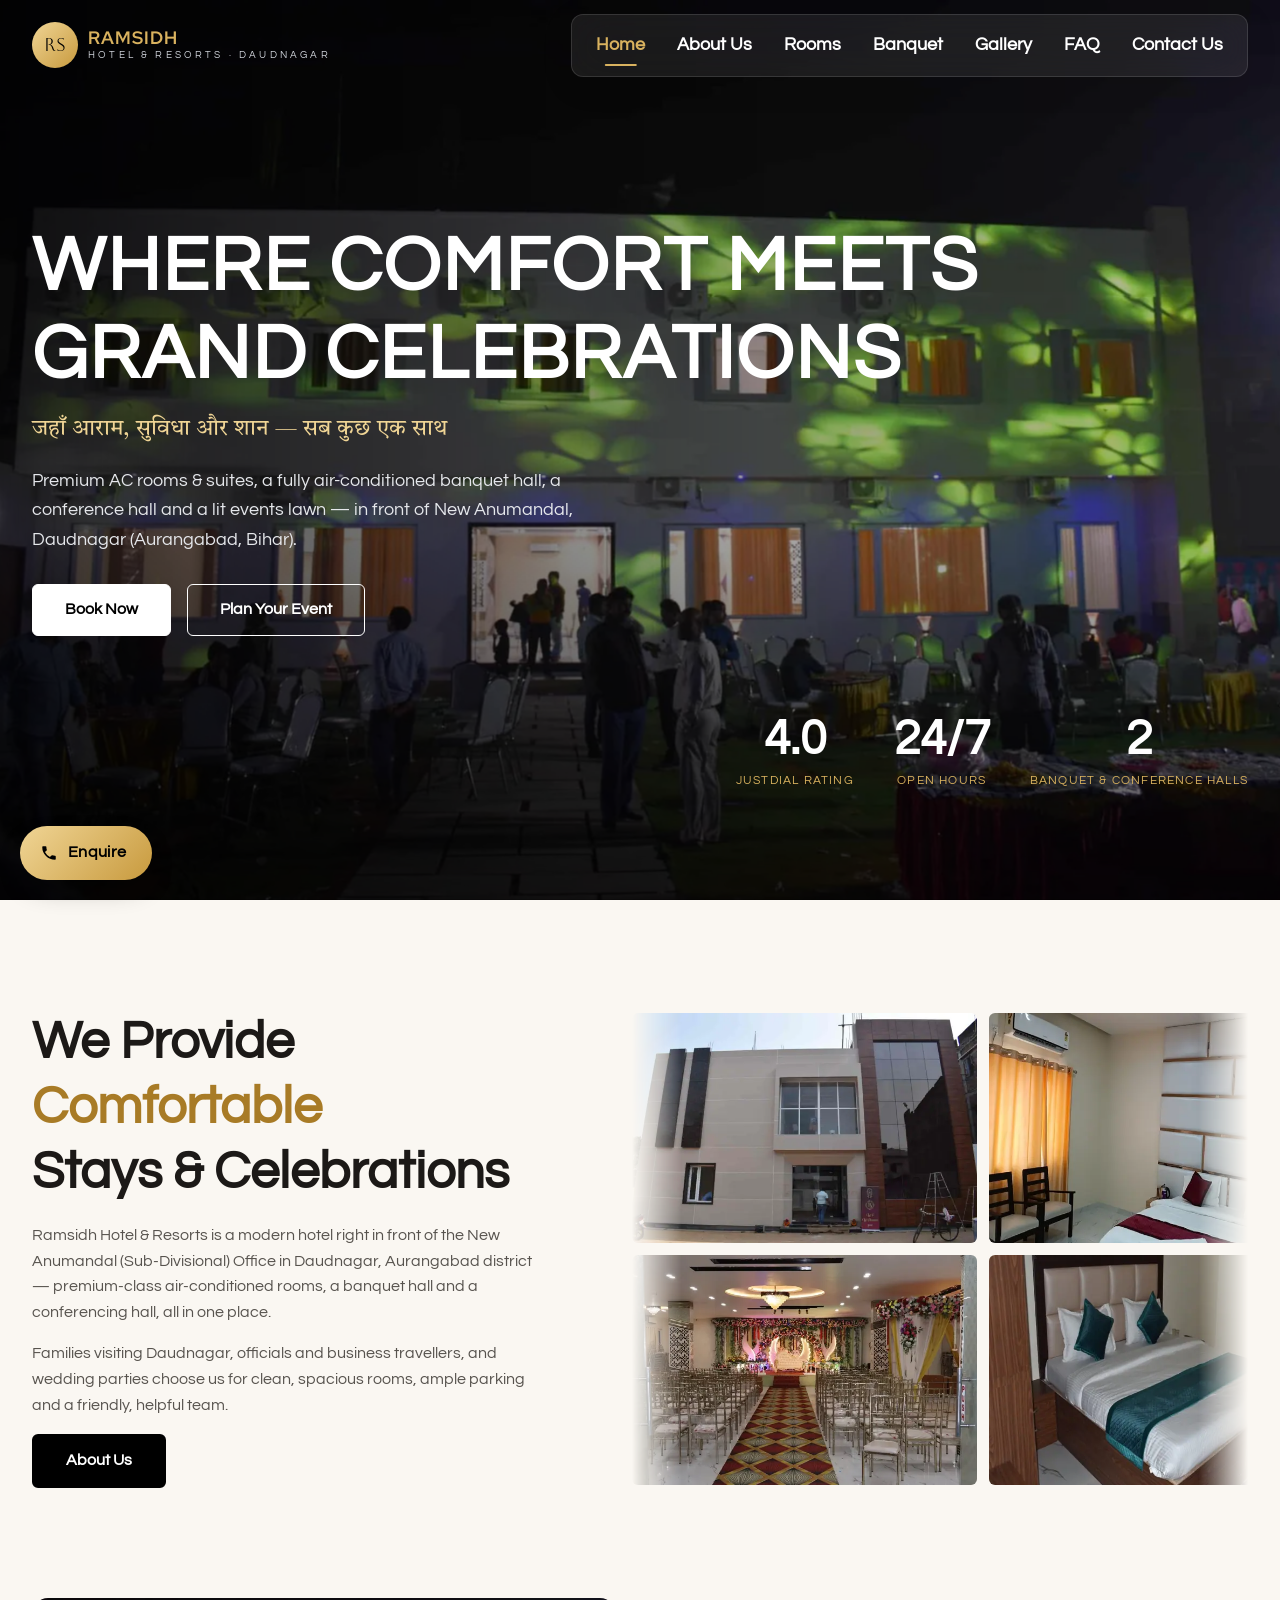
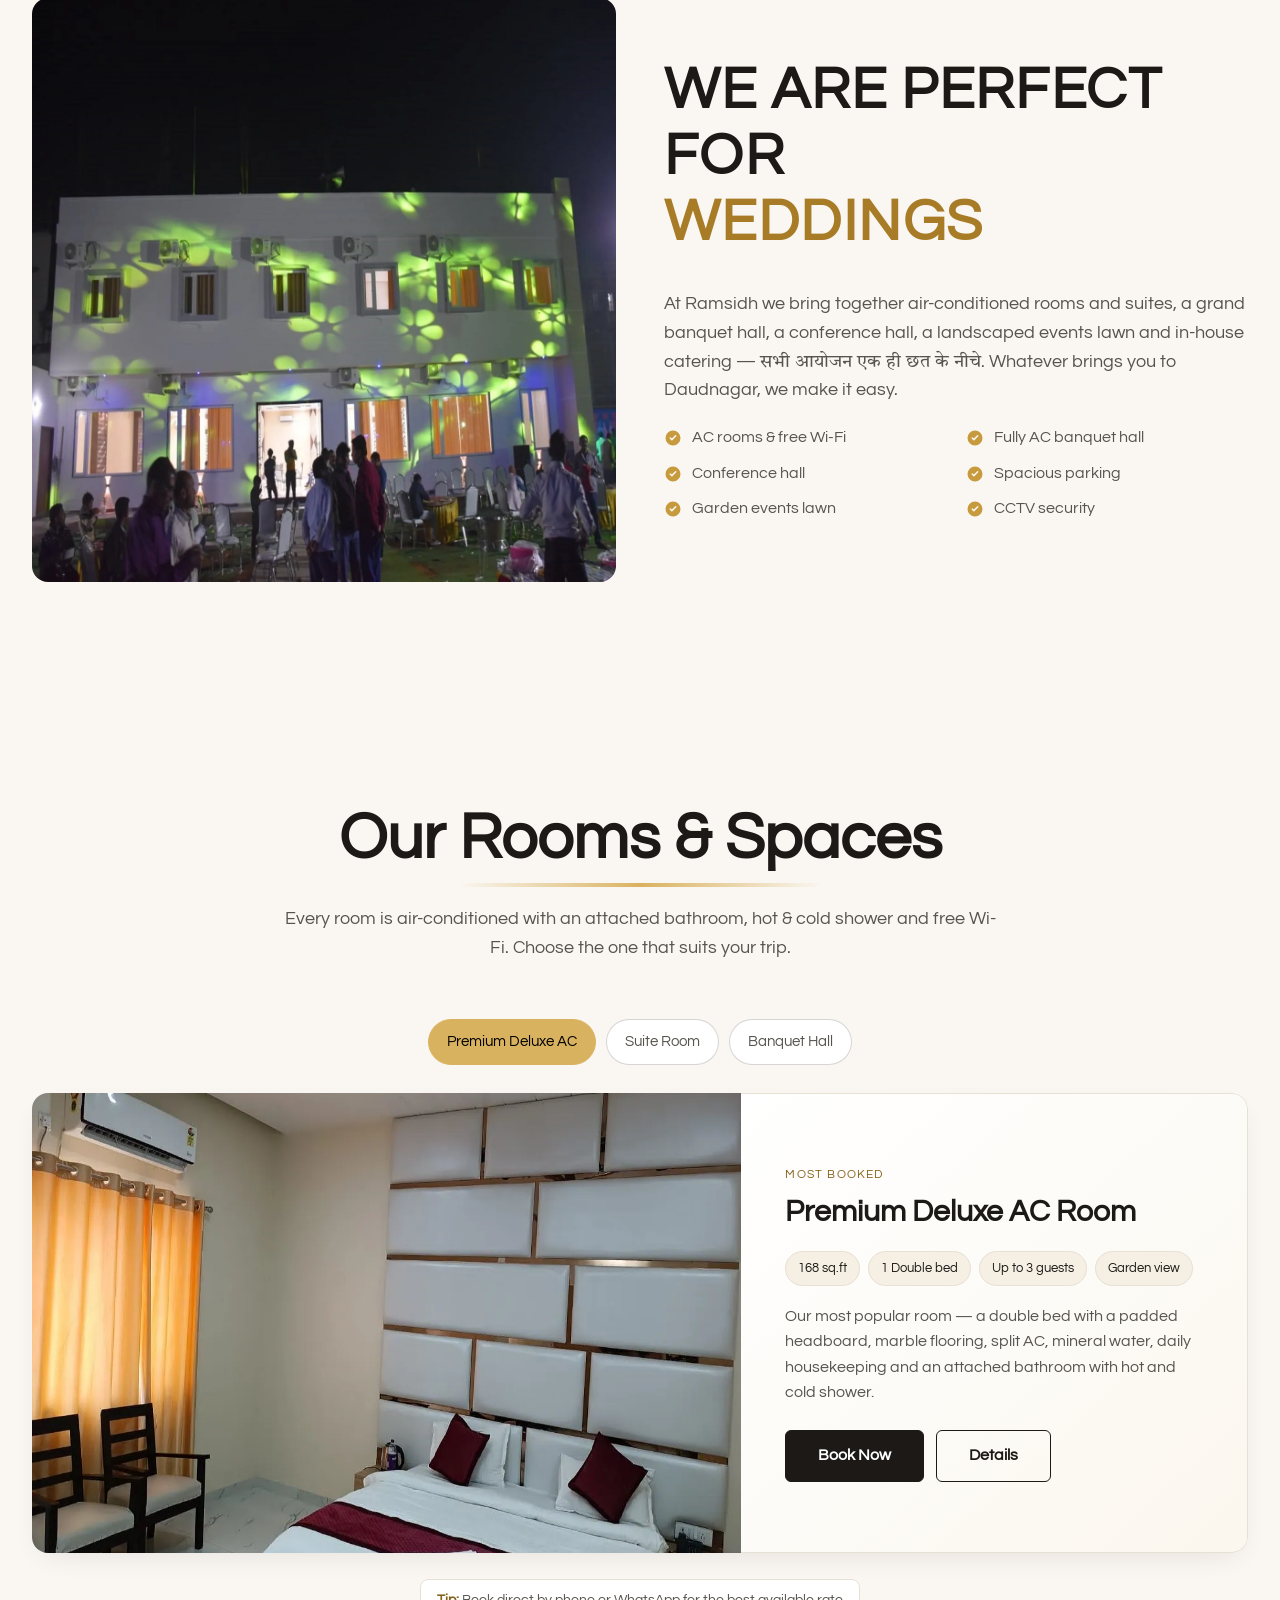
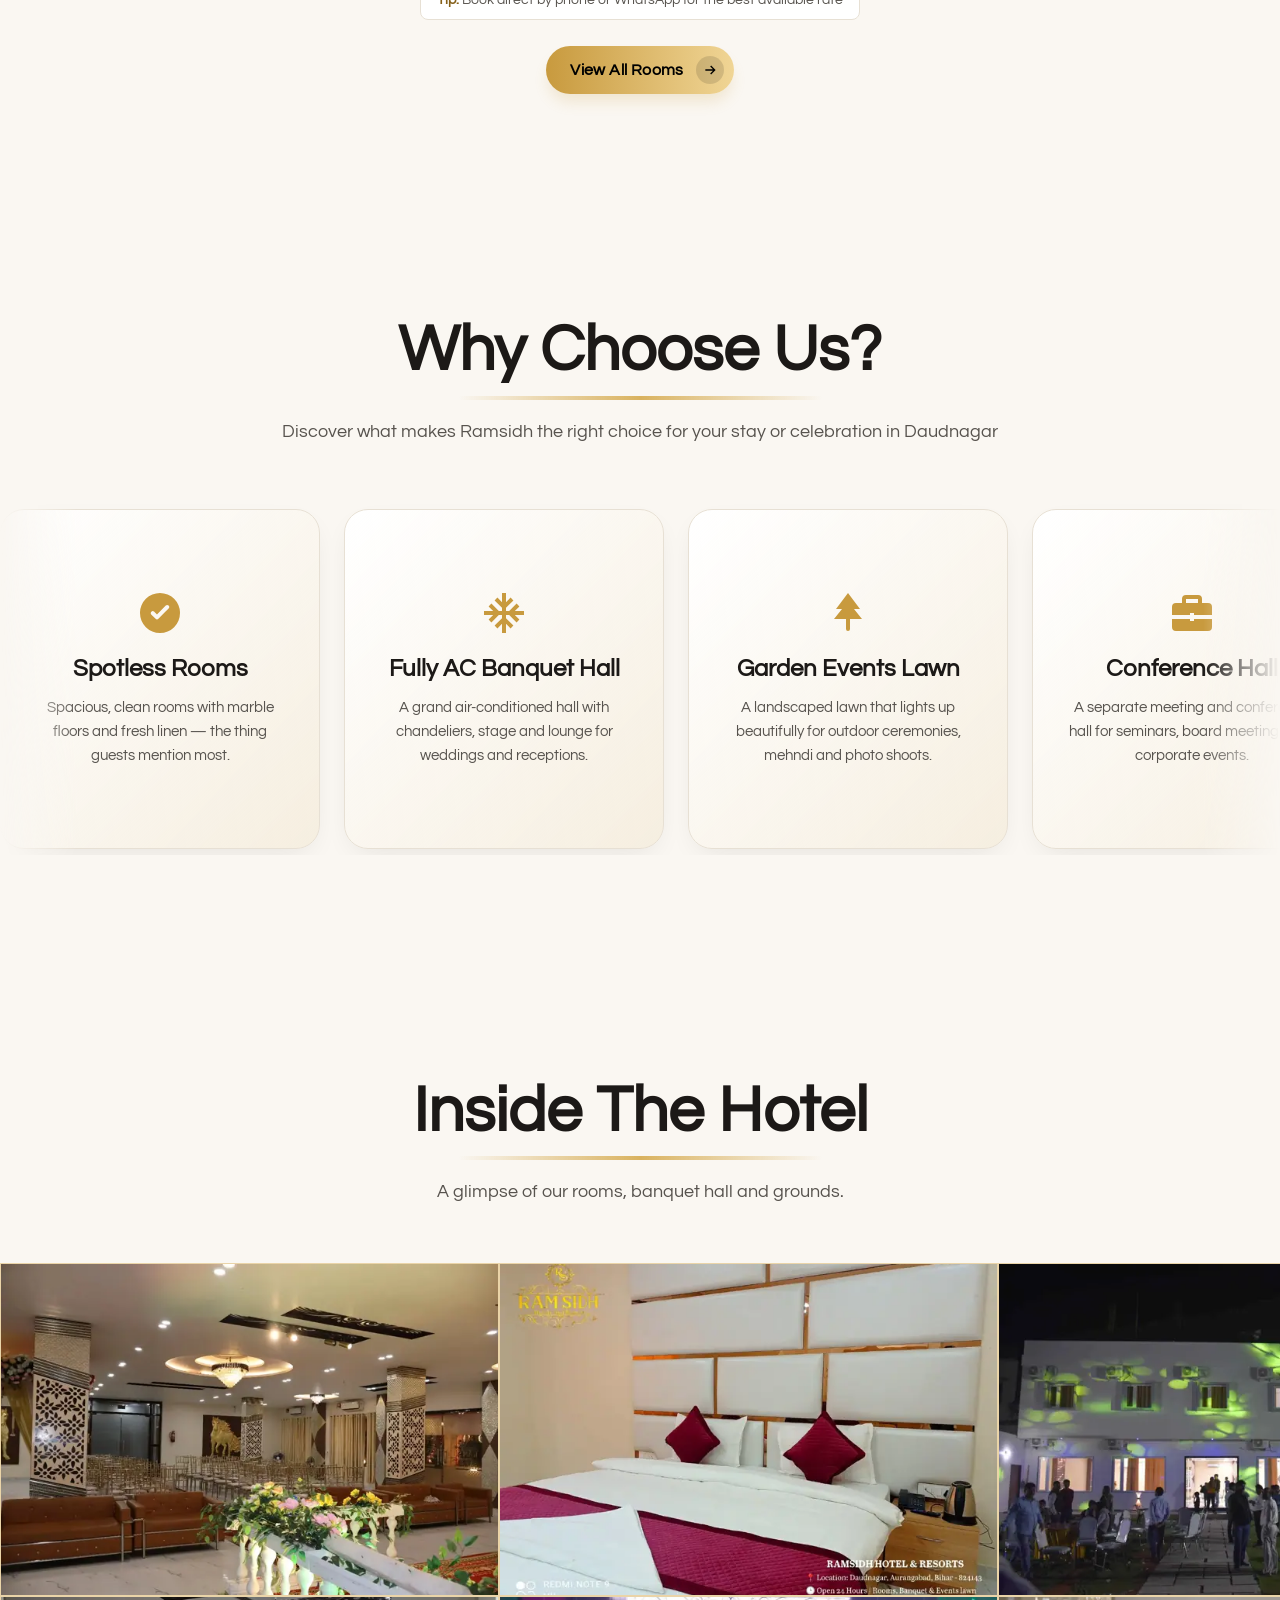
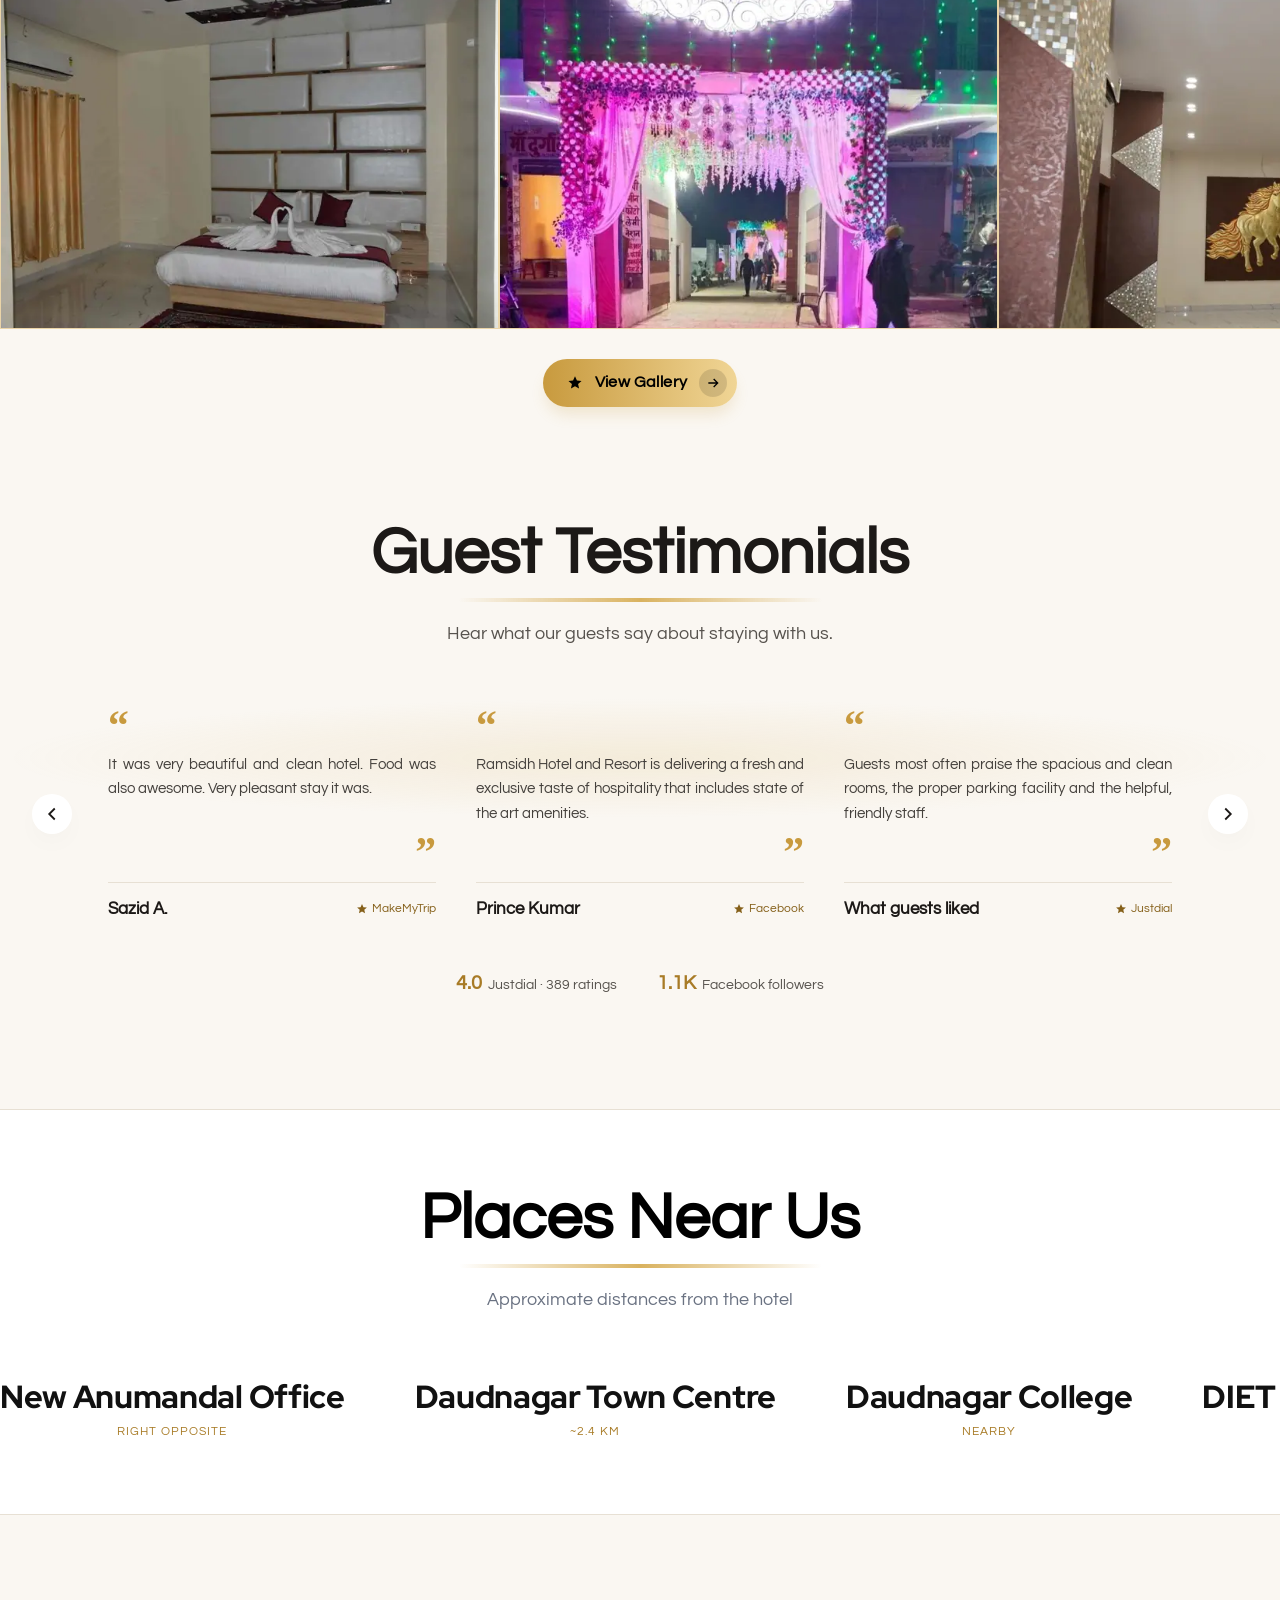
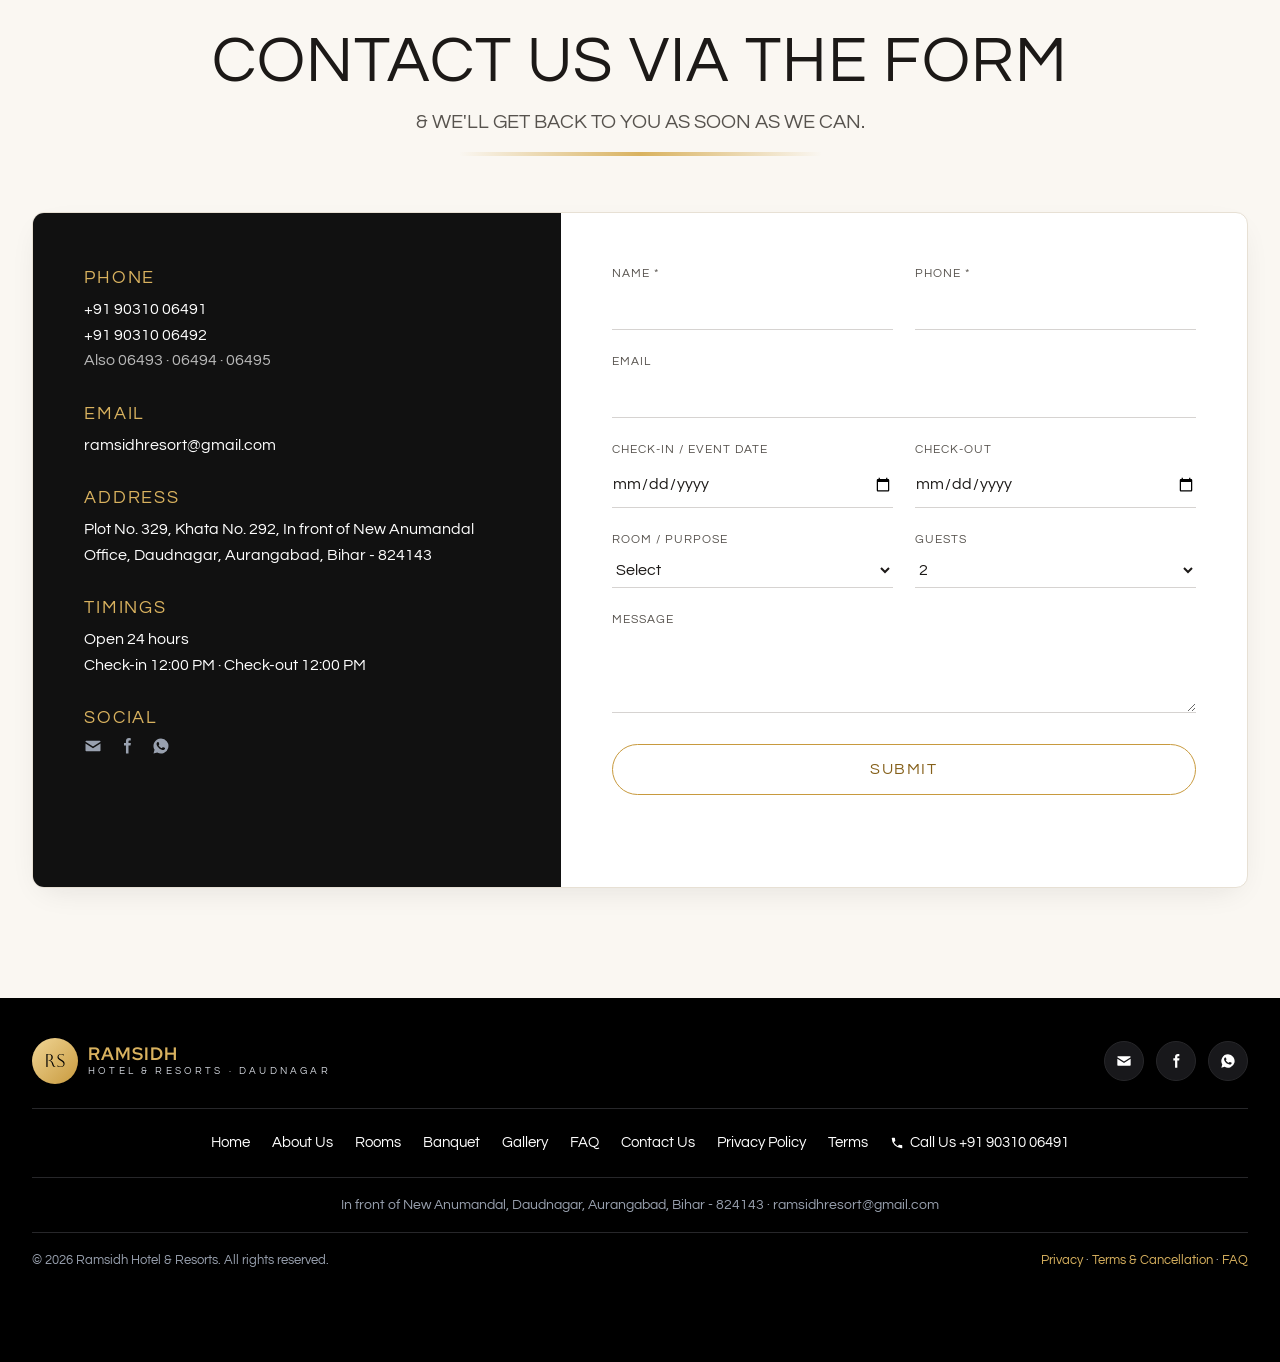
==== index.html @ 98ba6a6e "first commit Co-Authored-By: Claude Opus 5.5 <noreply@anthropic.com>" ====
<!doctype html>
<html lang="en">
<head>
<meta charset="utf-8">
<meta name="viewport" content="width=device-width, initial-scale=1">
<title>Ramsidh Hotel & Resorts | Hotel & Banquet in Daudnagar, Aurangabad (Bihar)</title>
<meta name="description" content="Ramsidh Hotel & Resorts, Daudnagar — premium AC rooms & suites, fully AC banquet hall, conference hall and events lawn. In front of New Anumandal, Daudnagar, Aurangabad, Bihar 824143. Call +91 90310 06491.">
<meta property="og:title" content="Ramsidh Hotel & Resorts | Hotel & Banquet in Daudnagar, Aurangabad (Bihar)">
<meta property="og:description" content="Ramsidh Hotel & Resorts, Daudnagar — premium AC rooms & suites, fully AC banquet hall, conference hall and events lawn. In front of New Anumandal, Daudnagar, Aurangabad, Bihar 824143. Call +91 90310 06491.">
<meta property="og:image" content="images/site/exterior/exterior-07.webp">
<meta name="theme-color" content="#000000">
<link rel="icon" href="data:image/svg+xml,%3Csvg xmlns='http://www.w3.org/2000/svg' viewBox='0 0 100 100'%3E%3Ccircle cx='50' cy='50' r='50' fill='%23d9b25f'/%3E%3Ctext x='50' y='64' font-size='40' text-anchor='middle' fill='%23000' font-family='serif'%3ERS%3C/text%3E%3C/svg%3E">
<link rel="preconnect" href="https://fonts.googleapis.com">
<link rel="preconnect" href="https://fonts.gstatic.com" crossorigin>
<link rel="stylesheet" href="css/style.css?v=6">
<script type="application/ld+json">
{"@context":"https://schema.org","@type":"Hotel","name":"Ramsidh Hotel & Resorts","description":"Premium AC rooms & suites, a fully air-conditioned banquet hall, conference hall and events lawn in Daudnagar, Bihar.","telephone":"+91-9031006491","email":"ramsidhresort@gmail.com","image":"images/site/exterior/exterior-01.webp","address":{"@type":"PostalAddress","streetAddress":"Plot No. 329, Khata No. 292, In front of New Anumandal Office","addressLocality":"Daudnagar","addressRegion":"Bihar","postalCode":"824143","addressCountry":"IN"},"checkinTime":"12:00","checkoutTime":"12:00","petsAllowed":false,"sameAs":["https://www.facebook.com/profile.php?id=100075554602396"]}
</script>
</head>
<body class="is-loading" data-wa="919031006491" data-autopopup>

<div class="loader" aria-hidden="true"><div class="loader__logo"><span class="logo-mark">RS</span><div class="loader__spin"></div></div></div>

<nav class="navbar" aria-label="Main">
  <div class="navbar__inner">
    <a href="index.html" class="logo animate-logo-glow" aria-label="Ramsidh Hotel &amp; Resorts home"><span class="logo-mark">RS</span><span class="logo-text"><strong>RAMSIDH</strong><small>Hotel &amp; Resorts · Daudnagar</small></span></a>
    <div class="nav-pill glass-morphism"><a href="index.html" aria-current="page">Home</a><a href="about.html">About Us</a><a href="rooms.html">Rooms</a><a href="banquet.html">Banquet</a><a href="gallery.html">Gallery</a><a href="faq.html">FAQ</a><a href="contact.html">Contact Us</a></div>
    <button class="menu-btn glass-morphism" aria-label="Open menu" aria-expanded="false"><svg viewBox="0 0 24 24" fill="none" stroke-width="2"><path d="M4 7h16M4 12h16M4 17h16"/></svg></button>
  </div>
</nav>

<div class="mobile-menu" role="dialog" aria-label="Menu">
  <button class="mobile-menu__close" aria-label="Close menu"><svg viewBox="0 0 24 24" fill="none" stroke-width="2"><path d="M6 6l12 12M18 6 6 18"/></svg></button>
  <a class="mobile-nav-item" href="index.html" aria-current="page">Home</a><a class="mobile-nav-item" href="about.html">About Us</a><a class="mobile-nav-item" href="rooms.html">Rooms</a><a class="mobile-nav-item" href="banquet.html">Banquet</a><a class="mobile-nav-item" href="gallery.html">Gallery</a><a class="mobile-nav-item" href="faq.html">FAQ</a><a class="mobile-nav-item" href="contact.html">Contact Us</a>
  <a href="#" class="btn-gradient" data-open-modal>Book Your Stay <span class="arrow"><svg viewBox="0 0 24 24" fill="none" stroke="currentColor" stroke-width="2"><path d="M5 12h14M13 6l6 6-6 6"/></svg></span></a>
</div>

<main>

<section class="hero">
  <div class="hero__bg">
    <img class="is-active" src="images/site/exterior/exterior-07.webp" alt="">
    <img src="images/site/banquet/banquet-01.webp" alt="">
    <img src="images/site/weddings/weddings-10.webp" alt="">
    <img src="images/site/rooms/rooms-01.webp" alt="">
  </div>
  <div class="hero__content">
    <div class="animate__animated animate__slideInDown">
      <h1>Where Comfort Meets <br>Grand Celebrations</h1>
      <p class="hero__hindi">जहाँ आराम, सुविधा और शान — सब कुछ एक साथ</p>
      <p class="hero__sub">Premium AC rooms &amp; suites, a fully air-conditioned banquet hall, a conference hall and a lit events lawn — in front of New Anumandal, Daudnagar (Aurangabad, Bihar).</p>
    </div>
    <div class="hero__actions animate__animated animate__fadeIn" style="animation-delay:.5s">
      <a href="#" class="btn-white" data-open-modal>Book Now</a>
      <a href="banquet.html" class="btn-outline">Plan Your Event</a>
    </div>
  </div>
  <div class="hero__stats animate__animated animate__slideInRight">
    <div class="stat-big"><b>4.0</b><span>Justdial rating</span></div>
    <div class="stat-big"><b>24/7</b><span>Open hours</span></div>
    <div class="stat-big"><b>2</b><span>Banquet &amp; conference halls</span></div>
  </div>
</section>

<section class="section">
  <div class="wrap intro">
    <div class="reveal" style="--y:18px">
      <h2>We Provide <span class="text-amber">Comfortable</span><br>Stays &amp; Celebrations</h2>
      <p>Ramsidh Hotel &amp; Resorts is a modern hotel right in front of the New Anumandal (Sub-Divisional) Office in Daudnagar, Aurangabad district — premium-class air-conditioned rooms, a banquet hall and a conferencing hall, all in one place.</p>
      <p>Families visiting Daudnagar, officials and business travellers, and wedding parties choose us for clean, spacious rooms, ample parking and a friendly, helpful team.</p>
      <a href="about.html" class="btn-black">About Us</a>
    </div>
    <div class="img-marquee reveal" style="--d:.15s">
      <div class="img-marquee__row"><img src="images/site/exterior/thumb/exterior-01.webp" alt="" loading="lazy"><img src="images/site/rooms/thumb/rooms-04.webp" alt="" loading="lazy"><img src="images/site/banquet/thumb/banquet-01.webp" alt="" loading="lazy"><img src="images/site/rooms/thumb/rooms-01.webp" alt="" loading="lazy"><img src="images/site/exterior/thumb/exterior-08.webp" alt="" loading="lazy"><img src="images/site/rooms/thumb/rooms-10.webp" alt="" loading="lazy"><img src="images/site/exterior/thumb/exterior-01.webp" alt="" loading="lazy"><img src="images/site/rooms/thumb/rooms-04.webp" alt="" loading="lazy"><img src="images/site/banquet/thumb/banquet-01.webp" alt="" loading="lazy"><img src="images/site/rooms/thumb/rooms-01.webp" alt="" loading="lazy"><img src="images/site/exterior/thumb/exterior-08.webp" alt="" loading="lazy"><img src="images/site/rooms/thumb/rooms-10.webp" alt="" loading="lazy"></div>
      <div class="img-marquee__row img-marquee__row--rev"><img src="images/site/banquet/thumb/banquet-02.webp" alt="" loading="lazy"><img src="images/site/rooms/thumb/rooms-05.webp" alt="" loading="lazy"><img src="images/site/weddings/thumb/weddings-10.webp" alt="" loading="lazy"><img src="images/site/rooms/thumb/rooms-02.webp" alt="" loading="lazy"><img src="images/site/exterior/thumb/exterior-03.webp" alt="" loading="lazy"><img src="images/site/banquet/thumb/banquet-05.webp" alt="" loading="lazy"><img src="images/site/banquet/thumb/banquet-02.webp" alt="" loading="lazy"><img src="images/site/rooms/thumb/rooms-05.webp" alt="" loading="lazy"><img src="images/site/weddings/thumb/weddings-10.webp" alt="" loading="lazy"><img src="images/site/rooms/thumb/rooms-02.webp" alt="" loading="lazy"><img src="images/site/exterior/thumb/exterior-03.webp" alt="" loading="lazy"><img src="images/site/banquet/thumb/banquet-05.webp" alt="" loading="lazy"></div>
    </div>
  </div>
</section>

<section class="section" style="padding-top:0">
  <div class="wrap media-split">
    <div class="media-split__img reveal"><img src="images/site/exterior/exterior-09.webp" alt="Ramsidh Hotel &amp; Resorts lit up for an evening event" loading="lazy"></div>
    <div class="reveal" style="--d:.15s">
      <h2 class="rotator-title">We Are Perfect For
        <span class="rotator" aria-live="off"><span class="is-active">Weddings</span><span>Receptions</span><span>Family Stays</span><span>Business Trips</span><span>Birthday Parties</span><span>Conferences</span></span>
      </h2>
      <p>At Ramsidh we bring together air-conditioned rooms and suites, a grand banquet hall, a conference hall, a landscaped events lawn and in-house catering — <span class="hindi">सभी आयोजन एक ही छत के नीचे</span>. Whatever brings you to Daudnagar, we make it easy.</p>
      <ul class="check-list"><li><svg viewBox="0 0 24 24" aria-hidden="true"><path d="M12 2a10 10 0 1 1 0 20 10 10 0 0 1 0-20zm4.3 6.3a1 1 0 0 0-1.4 0L10.5 12.7 9 11.3a1 1 0 0 0-1.4 1.4l2.2 2.2a1 1 0 0 0 1.4 0l5.1-5.2a1 1 0 0 0 0-1.4z"/></svg>AC rooms &amp; free Wi-Fi</li><li><svg viewBox="0 0 24 24" aria-hidden="true"><path d="M12 2a10 10 0 1 1 0 20 10 10 0 0 1 0-20zm4.3 6.3a1 1 0 0 0-1.4 0L10.5 12.7 9 11.3a1 1 0 0 0-1.4 1.4l2.2 2.2a1 1 0 0 0 1.4 0l5.1-5.2a1 1 0 0 0 0-1.4z"/></svg>Fully AC banquet hall</li><li><svg viewBox="0 0 24 24" aria-hidden="true"><path d="M12 2a10 10 0 1 1 0 20 10 10 0 0 1 0-20zm4.3 6.3a1 1 0 0 0-1.4 0L10.5 12.7 9 11.3a1 1 0 0 0-1.4 1.4l2.2 2.2a1 1 0 0 0 1.4 0l5.1-5.2a1 1 0 0 0 0-1.4z"/></svg>Conference hall</li><li><svg viewBox="0 0 24 24" aria-hidden="true"><path d="M12 2a10 10 0 1 1 0 20 10 10 0 0 1 0-20zm4.3 6.3a1 1 0 0 0-1.4 0L10.5 12.7 9 11.3a1 1 0 0 0-1.4 1.4l2.2 2.2a1 1 0 0 0 1.4 0l5.1-5.2a1 1 0 0 0 0-1.4z"/></svg>Spacious parking</li><li><svg viewBox="0 0 24 24" aria-hidden="true"><path d="M12 2a10 10 0 1 1 0 20 10 10 0 0 1 0-20zm4.3 6.3a1 1 0 0 0-1.4 0L10.5 12.7 9 11.3a1 1 0 0 0-1.4 1.4l2.2 2.2a1 1 0 0 0 1.4 0l5.1-5.2a1 1 0 0 0 0-1.4z"/></svg>Garden events lawn</li><li><svg viewBox="0 0 24 24" aria-hidden="true"><path d="M12 2a10 10 0 1 1 0 20 10 10 0 0 1 0-20zm4.3 6.3a1 1 0 0 0-1.4 0L10.5 12.7 9 11.3a1 1 0 0 0-1.4 1.4l2.2 2.2a1 1 0 0 0 1.4 0l5.1-5.2a1 1 0 0 0 0-1.4z"/></svg>CCTV security</li></ul>
    </div>
  </div>
</section>

<section class="section">
  <div class="wrap">
    <div class="title  reveal"><h2>Our Rooms &amp; Spaces</h2><div class="uline"></div><p>Every room is air-conditioned with an attached bathroom, hot &amp; cold shower and free Wi-Fi. Choose the one that suits your trip.</p></div>
    <div class="pills reveal" data-tabs="#room-showcase" role="tablist"><button class="pill is-active" data-tab="deluxe" role="tab">Premium Deluxe AC</button><button class="pill" data-tab="suite" role="tab">Suite Room</button><button class="pill" data-tab="banquet" role="tab">Banquet Hall</button></div>
    <div class="showcase reveal" id="room-showcase">
      <div class="showcase__panel is-active" data-panel="deluxe">
        <div class="showcase__img"><img src="images/site/rooms/rooms-04.webp" alt="Premium Deluxe AC Room" loading="lazy"></div>
        <div class="showcase__body">
          <span class="showcase__tag">Most booked</span>
          <h3>Premium Deluxe AC Room</h3>
          <ul class="showcase__meta"><li>168 sq.ft</li><li>1 Double bed</li><li>Up to 3 guests</li><li>Garden view</li></ul>
          <p>Our most popular room — a double bed with a padded headboard, marble flooring, split AC, mineral water, daily housekeeping and an attached bathroom with hot and cold shower.</p>
          <div style="display:flex;gap:12px;flex-wrap:wrap;margin-top:8px"><a href="#" class="btn-white" data-open-modal>Book Now</a><a href="rooms.html#deluxe" class="btn-outline">Details</a></div>
        </div>
      </div>
      <div class="showcase__panel" data-panel="suite">
        <div class="showcase__img"><img src="images/site/rooms/rooms-01.webp" alt="Suite Room" loading="lazy"></div>
        <div class="showcase__body">
          <span class="showcase__tag">Most spacious</span>
          <h3>Suite Room</h3>
          <ul class="showcase__meta"><li>1 Double bed</li><li>Separate living area</li><li>Up to 3 guests</li><li>Smart TV</li></ul>
          <p>A bedroom plus a separate sitting area with sofas — ideal for families and longer stays. Smart TV, tea/coffee maker, work desk, safe, telephone and an attached bathroom.</p>
          <div style="display:flex;gap:12px;flex-wrap:wrap;margin-top:8px"><a href="#" class="btn-white" data-open-modal>Book Now</a><a href="rooms.html#suite" class="btn-outline">Details</a></div>
        </div>
      </div>
      <div class="showcase__panel" data-panel="banquet">
        <div class="showcase__img"><img src="images/site/banquet/banquet-01.webp" alt="Banquet Hall" loading="lazy"></div>
        <div class="showcase__body">
          <span class="showcase__tag">Weddings &amp; events</span>
          <h3>Fully AC Banquet Hall</h3>
          <ul class="showcase__meta"><li>Decorated stage</li><li>Lounge</li><li>Catering</li><li>Events lawn</li></ul>
          <p>Chandeliers, a decorated stage and lounge, in-house catering and an events lawn outside. Wedding packages include AC rooms for your family and guests.</p>
          <div style="display:flex;gap:12px;flex-wrap:wrap;margin-top:8px"><a href="#" class="btn-white" data-open-modal>Enquire</a><a href="banquet.html" class="btn-outline">Details</a></div>
        </div>
      </div>
    </div>
    <div class="center"><span class="tip reveal"><b>Tip:</b> Book direct by phone or WhatsApp for the best available rate</span></div>
    <div class="center reveal" style="margin-top:26px"><a href="rooms.html" class="btn-gradient">View All Rooms <span class="arrow"><svg viewBox="0 0 24 24" fill="none" stroke="currentColor" stroke-width="2"><path d="M5 12h14M13 6l6 6-6 6"/></svg></span></a></div>
  </div>
</section>

<section class="section">
  <div class="title  reveal"><h2>Why Choose Us?</h2><div class="uline"></div><p>Discover what makes Ramsidh the right choice for your stay or celebration in Daudnagar</p></div>
  <div class="card-marquee reveal">
    <div class="card-marquee__track">
      <div class="why-card"><svg viewBox="0 0 24 24" aria-hidden="true"><path d="M12 2a10 10 0 1 1 0 20 10 10 0 0 1 0-20zm4.3 6.3a1 1 0 0 0-1.4 0L10.5 12.7 9 11.3a1 1 0 0 0-1.4 1.4l2.2 2.2a1 1 0 0 0 1.4 0l5.1-5.2a1 1 0 0 0 0-1.4z"/></svg><h3>Spotless Rooms</h3><p>Spacious, clean rooms with marble floors and fresh linen — the thing guests mention most.</p></div><div class="why-card"><svg viewBox="0 0 24 24" aria-hidden="true"><path d="M11 2h2v4.6l2.3-2.3 1.4 1.4L13 9.4V11h1.6l3.7-3.7 1.4 1.4L17.4 11H22v2h-4.6l2.3 2.3-1.4 1.4-3.7-3.7H13v1.6l3.7 3.7-1.4 1.4L13 17.4V22h-2v-4.6l-2.3 2.3-1.4-1.4 3.7-3.7V13H9.4l-3.7 3.7-1.4-1.4L6.6 13H2v-2h4.6L4.3 8.7l1.4-1.4L9.4 11H11V9.4L7.3 5.7l1.4-1.4L11 6.6z"/></svg><h3>Fully AC Banquet Hall</h3><p>A grand air-conditioned hall with chandeliers, stage and lounge for weddings and receptions.</p></div><div class="why-card"><svg viewBox="0 0 24 24" aria-hidden="true"><path d="M12 2l6 8h-3l4 5h-6v5a1 1 0 0 1-2 0v-5H5l4-5H6z"/></svg><h3>Garden Events Lawn</h3><p>A landscaped lawn that lights up beautifully for outdoor ceremonies, mehndi and photo shoots.</p></div><div class="why-card"><svg viewBox="0 0 24 24" aria-hidden="true"><path d="M9 3h6a2 2 0 0 1 2 2v2h3a2 2 0 0 1 2 2v4h-9v-1h-2v1H2V9a2 2 0 0 1 2-2h3V5a2 2 0 0 1 2-2zm0 2v2h6V5zM2 15h9v1h2v-1h9v4a2 2 0 0 1-2 2H4a2 2 0 0 1-2-2z"/></svg><h3>Conference Hall</h3><p>A separate meeting and conference hall for seminars, board meetings and corporate events.</p></div><div class="why-card"><svg viewBox="0 0 24 24" aria-hidden="true"><path d="M5 11l1.5-4.5A2 2 0 0 1 8.4 5h7.2a2 2 0 0 1 1.9 1.5L19 11a2 2 0 0 1 2 2v5a1 1 0 0 1-1 1h-1v1a1 1 0 0 1-2 0v-1H7v1a1 1 0 0 1-2 0v-1H4a1 1 0 0 1-1-1v-5a2 2 0 0 1 2-2zm2.1 0h9.8l-1.2-3.6a.5.5 0 0 0-.5-.4H8.8a.5.5 0 0 0-.5.4zM7 16a1.5 1.5 0 1 0 0-3 1.5 1.5 0 0 0 0 3zm10 0a1.5 1.5 0 1 0 0-3 1.5 1.5 0 0 0 0 3z"/></svg><h3>Spacious Parking</h3><p>Large, safe parking for guests' cars and event traffic, right on the premises.</p></div><div class="why-card"><svg viewBox="0 0 24 24" aria-hidden="true"><path d="M7 2a1 1 0 0 1 1 1v6a2 2 0 0 0 1-1.7V3a1 1 0 0 1 2 0v4.3A4 4 0 0 1 8 11.2V21a1 1 0 0 1-2 0v-9.8A4 4 0 0 1 3 7.3V3a1 1 0 0 1 2 0v4.3A2 2 0 0 0 6 9V3a1 1 0 0 1 1-1zm10 0c2.2 0 4 2.5 4 7v3h-3v9a1 1 0 0 1-2 0V3a1 1 0 0 1 1-1z"/></svg><h3>In-house Catering</h3><p>Our kitchen team and catering staff look after buffets and event menus.</p></div><div class="why-card"><svg viewBox="0 0 24 24" aria-hidden="true"><path d="M12 2l8 3v6c0 5-3.4 9.4-8 11-4.6-1.6-8-6-8-11V5zm3.3 7.3a1 1 0 0 0-1.4 0L11 12.2l-1.3-1.3a1 1 0 0 0-1.4 1.4l2 2a1 1 0 0 0 1.4 0l3.6-3.6a1 1 0 0 0 0-1.4z"/></svg><h3>CCTV Security</h3><p>Round-the-clock CCTV surveillance across the property for peace of mind.</p></div><div class="why-card"><svg viewBox="0 0 24 24" aria-hidden="true"><path d="M12 18.5a2 2 0 1 1 0 4 2 2 0 0 1 0-4zM1.4 8.6a15 15 0 0 1 21.2 0 1.2 1.2 0 0 1-1.7 1.7 12.6 12.6 0 0 0-17.8 0 1.2 1.2 0 0 1-1.7-1.7zm3.6 3.5a10 10 0 0 1 14 0 1.2 1.2 0 1 1-1.7 1.7 7.6 7.6 0 0 0-10.6 0A1.2 1.2 0 1 1 5 12.1zm3.6 3.6a5 5 0 0 1 6.8 0 1.2 1.2 0 0 1-1.7 1.7 2.6 2.6 0 0 0-3.4 0 1.2 1.2 0 0 1-1.7-1.7z"/></svg><h3>Free Wi-Fi</h3><p>Complimentary Wi-Fi in rooms and public areas.</p></div><div class="why-card"><svg viewBox="0 0 24 24" aria-hidden="true"><path d="M12 2a10 10 0 1 1 0 20 10 10 0 0 1 0-20zm1 5a1 1 0 0 0-2 0v5.4l3.3 3.3a1 1 0 0 0 1.4-1.4L13 11.6z"/></svg><h3>Open 24 Hours</h3><p>Rooms, banquet and event bookings — our front desk is available day and night.</p></div><div class="why-card"><svg viewBox="0 0 24 24" aria-hidden="true"><path d="M12 2a7 7 0 0 1 7 7c0 5.3-7 13-7 13S5 14.3 5 9a7 7 0 0 1 7-7zm0 4.5a2.5 2.5 0 1 0 0 5 2.5 2.5 0 0 0 0-5z"/></svg><h3>Prime Location</h3><p>Right in front of the New Anumandal (Sub-Divisional) Office in Daudnagar.</p></div><div class="why-card"><svg viewBox="0 0 24 24" aria-hidden="true"><path d="M12 2a10 10 0 1 1 0 20 10 10 0 0 1 0-20zm4.3 6.3a1 1 0 0 0-1.4 0L10.5 12.7 9 11.3a1 1 0 0 0-1.4 1.4l2.2 2.2a1 1 0 0 0 1.4 0l5.1-5.2a1 1 0 0 0 0-1.4z"/></svg><h3>Spotless Rooms</h3><p>Spacious, clean rooms with marble floors and fresh linen — the thing guests mention most.</p></div><div class="why-card"><svg viewBox="0 0 24 24" aria-hidden="true"><path d="M11 2h2v4.6l2.3-2.3 1.4 1.4L13 9.4V11h1.6l3.7-3.7 1.4 1.4L17.4 11H22v2h-4.6l2.3 2.3-1.4 1.4-3.7-3.7H13v1.6l3.7 3.7-1.4 1.4L13 17.4V22h-2v-4.6l-2.3 2.3-1.4-1.4 3.7-3.7V13H9.4l-3.7 3.7-1.4-1.4L6.6 13H2v-2h4.6L4.3 8.7l1.4-1.4L9.4 11H11V9.4L7.3 5.7l1.4-1.4L11 6.6z"/></svg><h3>Fully AC Banquet Hall</h3><p>A grand air-conditioned hall with chandeliers, stage and lounge for weddings and receptions.</p></div><div class="why-card"><svg viewBox="0 0 24 24" aria-hidden="true"><path d="M12 2l6 8h-3l4 5h-6v5a1 1 0 0 1-2 0v-5H5l4-5H6z"/></svg><h3>Garden Events Lawn</h3><p>A landscaped lawn that lights up beautifully for outdoor ceremonies, mehndi and photo shoots.</p></div><div class="why-card"><svg viewBox="0 0 24 24" aria-hidden="true"><path d="M9 3h6a2 2 0 0 1 2 2v2h3a2 2 0 0 1 2 2v4h-9v-1h-2v1H2V9a2 2 0 0 1 2-2h3V5a2 2 0 0 1 2-2zm0 2v2h6V5zM2 15h9v1h2v-1h9v4a2 2 0 0 1-2 2H4a2 2 0 0 1-2-2z"/></svg><h3>Conference Hall</h3><p>A separate meeting and conference hall for seminars, board meetings and corporate events.</p></div><div class="why-card"><svg viewBox="0 0 24 24" aria-hidden="true"><path d="M5 11l1.5-4.5A2 2 0 0 1 8.4 5h7.2a2 2 0 0 1 1.9 1.5L19 11a2 2 0 0 1 2 2v5a1 1 0 0 1-1 1h-1v1a1 1 0 0 1-2 0v-1H7v1a1 1 0 0 1-2 0v-1H4a1 1 0 0 1-1-1v-5a2 2 0 0 1 2-2zm2.1 0h9.8l-1.2-3.6a.5.5 0 0 0-.5-.4H8.8a.5.5 0 0 0-.5.4zM7 16a1.5 1.5 0 1 0 0-3 1.5 1.5 0 0 0 0 3zm10 0a1.5 1.5 0 1 0 0-3 1.5 1.5 0 0 0 0 3z"/></svg><h3>Spacious Parking</h3><p>Large, safe parking for guests' cars and event traffic, right on the premises.</p></div><div class="why-card"><svg viewBox="0 0 24 24" aria-hidden="true"><path d="M7 2a1 1 0 0 1 1 1v6a2 2 0 0 0 1-1.7V3a1 1 0 0 1 2 0v4.3A4 4 0 0 1 8 11.2V21a1 1 0 0 1-2 0v-9.8A4 4 0 0 1 3 7.3V3a1 1 0 0 1 2 0v4.3A2 2 0 0 0 6 9V3a1 1 0 0 1 1-1zm10 0c2.2 0 4 2.5 4 7v3h-3v9a1 1 0 0 1-2 0V3a1 1 0 0 1 1-1z"/></svg><h3>In-house Catering</h3><p>Our kitchen team and catering staff look after buffets and event menus.</p></div><div class="why-card"><svg viewBox="0 0 24 24" aria-hidden="true"><path d="M12 2l8 3v6c0 5-3.4 9.4-8 11-4.6-1.6-8-6-8-11V5zm3.3 7.3a1 1 0 0 0-1.4 0L11 12.2l-1.3-1.3a1 1 0 0 0-1.4 1.4l2 2a1 1 0 0 0 1.4 0l3.6-3.6a1 1 0 0 0 0-1.4z"/></svg><h3>CCTV Security</h3><p>Round-the-clock CCTV surveillance across the property for peace of mind.</p></div><div class="why-card"><svg viewBox="0 0 24 24" aria-hidden="true"><path d="M12 18.5a2 2 0 1 1 0 4 2 2 0 0 1 0-4zM1.4 8.6a15 15 0 0 1 21.2 0 1.2 1.2 0 0 1-1.7 1.7 12.6 12.6 0 0 0-17.8 0 1.2 1.2 0 0 1-1.7-1.7zm3.6 3.5a10 10 0 0 1 14 0 1.2 1.2 0 1 1-1.7 1.7 7.6 7.6 0 0 0-10.6 0A1.2 1.2 0 1 1 5 12.1zm3.6 3.6a5 5 0 0 1 6.8 0 1.2 1.2 0 0 1-1.7 1.7 2.6 2.6 0 0 0-3.4 0 1.2 1.2 0 0 1-1.7-1.7z"/></svg><h3>Free Wi-Fi</h3><p>Complimentary Wi-Fi in rooms and public areas.</p></div><div class="why-card"><svg viewBox="0 0 24 24" aria-hidden="true"><path d="M12 2a10 10 0 1 1 0 20 10 10 0 0 1 0-20zm1 5a1 1 0 0 0-2 0v5.4l3.3 3.3a1 1 0 0 0 1.4-1.4L13 11.6z"/></svg><h3>Open 24 Hours</h3><p>Rooms, banquet and event bookings — our front desk is available day and night.</p></div><div class="why-card"><svg viewBox="0 0 24 24" aria-hidden="true"><path d="M12 2a7 7 0 0 1 7 7c0 5.3-7 13-7 13S5 14.3 5 9a7 7 0 0 1 7-7zm0 4.5a2.5 2.5 0 1 0 0 5 2.5 2.5 0 0 0 0-5z"/></svg><h3>Prime Location</h3><p>Right in front of the New Anumandal (Sub-Divisional) Office in Daudnagar.</p></div>
    </div>
  </div>
</section>


<section class="section" style="padding-bottom:0">
  <div class="title  reveal"><h2>Inside The Hotel</h2><div class="uline"></div><p>A glimpse of our rooms, banquet hall and grounds.</p></div>
  <div class="img-marquee feature-rows reveal">
    <div class="img-marquee__row"><img src="images/site/banquet/thumb/banquet-03.webp" alt="" loading="lazy"><img src="images/site/rooms/thumb/rooms-18.webp" alt="" loading="lazy"><img src="images/site/exterior/thumb/exterior-07.webp" alt="" loading="lazy"><img src="images/site/rooms/thumb/rooms-10.webp" alt="" loading="lazy"><img src="images/site/weddings/thumb/weddings-02.webp" alt="" loading="lazy"><img src="images/site/banquet/thumb/banquet-06.webp" alt="" loading="lazy"><img src="images/site/banquet/thumb/banquet-03.webp" alt="" loading="lazy"><img src="images/site/rooms/thumb/rooms-18.webp" alt="" loading="lazy"><img src="images/site/exterior/thumb/exterior-07.webp" alt="" loading="lazy"><img src="images/site/rooms/thumb/rooms-10.webp" alt="" loading="lazy"><img src="images/site/weddings/thumb/weddings-02.webp" alt="" loading="lazy"><img src="images/site/banquet/thumb/banquet-06.webp" alt="" loading="lazy"></div>
    <div class="img-marquee__row img-marquee__row--rev"><img src="images/site/rooms/thumb/rooms-03.webp" alt="" loading="lazy"><img src="images/site/weddings/thumb/weddings-11.webp" alt="" loading="lazy"><img src="images/site/banquet/thumb/banquet-09.webp" alt="" loading="lazy"><img src="images/site/rooms/thumb/rooms-25.webp" alt="" loading="lazy"><img src="images/site/exterior/thumb/exterior-02.webp" alt="" loading="lazy"><img src="images/site/banquet/thumb/banquet-13.webp" alt="" loading="lazy"><img src="images/site/rooms/thumb/rooms-03.webp" alt="" loading="lazy"><img src="images/site/weddings/thumb/weddings-11.webp" alt="" loading="lazy"><img src="images/site/banquet/thumb/banquet-09.webp" alt="" loading="lazy"><img src="images/site/rooms/thumb/rooms-25.webp" alt="" loading="lazy"><img src="images/site/exterior/thumb/exterior-02.webp" alt="" loading="lazy"><img src="images/site/banquet/thumb/banquet-13.webp" alt="" loading="lazy"></div>
  </div>
  <div class="center reveal" style="margin-top:30px"><a href="gallery.html" class="btn-gradient"><svg style="width:16px;height:16px" viewBox="0 0 24 24" aria-hidden="true"><path d="M12 2l2.9 6.3 6.9.7-5.2 4.6 1.5 6.8L12 17l-6.1 3.4 1.5-6.8L2.2 9l6.9-.7z"/></svg> View Gallery <span class="arrow"><svg viewBox="0 0 24 24" fill="none" stroke="currentColor" stroke-width="2"><path d="M5 12h14M13 6l6 6-6 6"/></svg></span></a></div>
</section>

<section class="section glow-band">
  <div class="wrap">
    <div class="title  reveal"><h2>Guest Testimonials</h2><div class="uline"></div><p>Hear what our guests say about staying with us.</p></div>
    <div class="testi reveal">
      <div class="testi__viewport"><div class="testi__track">
        <div class="testi-card"><div class="testi-card__inner"><span class="q">&ldquo;</span><p>It was very beautiful and clean hotel. Food was also awesome. Very pleasant stay it was.</p><span class="q q--end">&rdquo;</span><footer><h4>Sazid A.</h4><span class="loc"><svg viewBox="0 0 24 24" aria-hidden="true"><path d="M12 2l2.9 6.3 6.9.7-5.2 4.6 1.5 6.8L12 17l-6.1 3.4 1.5-6.8L2.2 9l6.9-.7z"/></svg>MakeMyTrip</span></footer></div></div><div class="testi-card"><div class="testi-card__inner"><span class="q">&ldquo;</span><p>Ramsidh Hotel and Resort is delivering a fresh and exclusive taste of hospitality that includes state of the art amenities.</p><span class="q q--end">&rdquo;</span><footer><h4>Prince Kumar</h4><span class="loc"><svg viewBox="0 0 24 24" aria-hidden="true"><path d="M12 2l2.9 6.3 6.9.7-5.2 4.6 1.5 6.8L12 17l-6.1 3.4 1.5-6.8L2.2 9l6.9-.7z"/></svg>Facebook</span></footer></div></div><div class="testi-card"><div class="testi-card__inner"><span class="q">&ldquo;</span><p>Guests most often praise the spacious and clean rooms, the proper parking facility and the helpful, friendly staff.</p><span class="q q--end">&rdquo;</span><footer><h4>What guests liked</h4><span class="loc"><svg viewBox="0 0 24 24" aria-hidden="true"><path d="M12 2l2.9 6.3 6.9.7-5.2 4.6 1.5 6.8L12 17l-6.1 3.4 1.5-6.8L2.2 9l6.9-.7z"/></svg>Justdial</span></footer></div></div>
      </div></div>
      <button class="testi__btn testi__prev" aria-label="Previous"><svg viewBox="0 0 24 24" fill="none" stroke="currentColor" stroke-width="2"><path d="M15 6l-6 6 6 6"/></svg></button>
      <button class="testi__btn testi__next" aria-label="Next"><svg viewBox="0 0 24 24" fill="none" stroke="currentColor" stroke-width="2"><path d="M9 6l6 6-6 6"/></svg></button>
    </div>
    <div class="scores reveal"><span><b>4.0</b>Justdial · 389 ratings</span><span><b>1.1K</b>Facebook followers</span></div>
  </div>
</section>

<section class="section--tight band-light">
  <div class="title  reveal"><h2>Places Near Us</h2><div class="uline"></div><p>Approximate distances from the hotel</p></div>
  <div class="text-marquee"><div class="text-marquee__track">
    <div class="text-marquee__item"><b>New Anumandal Office</b><span>Right opposite</span></div><div class="text-marquee__item"><b>Daudnagar Town Centre</b><span>~2.4 km</span></div><div class="text-marquee__item"><b>Daudnagar College</b><span>Nearby</span></div><div class="text-marquee__item"><b>DIET Tarar, Daudnagar</b><span>Nearby</span></div><div class="text-marquee__item"><b>Anugrah Narayan Road Stn</b><span>23.9 km</span></div><div class="text-marquee__item"><b>Son Nagar Junction</b><span>29.5 km</span></div><div class="text-marquee__item"><b>New Anumandal Office</b><span>Right opposite</span></div><div class="text-marquee__item"><b>Daudnagar Town Centre</b><span>~2.4 km</span></div><div class="text-marquee__item"><b>Daudnagar College</b><span>Nearby</span></div><div class="text-marquee__item"><b>DIET Tarar, Daudnagar</b><span>Nearby</span></div><div class="text-marquee__item"><b>Anugrah Narayan Road Stn</b><span>23.9 km</span></div><div class="text-marquee__item"><b>Son Nagar Junction</b><span>29.5 km</span></div><div class="text-marquee__item"><b>New Anumandal Office</b><span>Right opposite</span></div><div class="text-marquee__item"><b>Daudnagar Town Centre</b><span>~2.4 km</span></div><div class="text-marquee__item"><b>Daudnagar College</b><span>Nearby</span></div><div class="text-marquee__item"><b>DIET Tarar, Daudnagar</b><span>Nearby</span></div><div class="text-marquee__item"><b>Anugrah Narayan Road Stn</b><span>23.9 km</span></div><div class="text-marquee__item"><b>Son Nagar Junction</b><span>29.5 km</span></div>
  </div></div>
</section>


<section class="section" id="enquiry">
  <div class="wrap">
    <div class="title contact-title reveal">
      <h2>Contact Us Via The Form</h2>
      <p class="sub">&amp; We'll Get Back To You As Soon As We Can.</p>
      <div class="uline"></div>
    </div>
    <div class="contact-box reveal" style="--d:.1s">
      <div class="contact-box__info">
        <div><p class="lbl">Phone</p><a class="val" href="tel:+919031006491">+91 90310 06491</a><a class="val" href="tel:+919031006492">+91 90310 06492</a><p class="val" style="opacity:.7">Also 06493 · 06494 · 06495</p></div>
        <div><p class="lbl">Email</p><a class="val" href="mailto:ramsidhresort@gmail.com">ramsidhresort@gmail.com</a></div>
        <div><p class="lbl">Address</p><p class="val">Plot No. 329, Khata No. 292, In front of New Anumandal Office, Daudnagar, Aurangabad, Bihar - 824143</p></div>
        <div><p class="lbl">Timings</p><p class="val">Open 24 hours<br>Check-in 12:00 PM · Check-out 12:00 PM</p></div>
        <div><p class="lbl">Social</p><div class="socials-sm"><a href="mailto:ramsidhresort@gmail.com" aria-label="Email"><svg viewBox="0 0 24 24" aria-hidden="true"><path d="M3 5h18a1 1 0 0 1 1 1v.4l-10 6.3L2 6.4V6a1 1 0 0 1 1-1zm-1 3.8l9.5 6a1 1 0 0 0 1 0l9.5-6V18a1 1 0 0 1-1 1H3a1 1 0 0 1-1-1z"/></svg></a><a href="https://www.facebook.com/profile.php?id=100075554602396" target="_blank" rel="noopener" aria-label="Facebook"><svg viewBox="0 0 24 24" aria-hidden="true"><path d="M14 8V6c0-.8.3-1.3 1.5-1.3H17V1.5A22 22 0 0 0 14.6 1.4C12.2 1.4 10.6 2.9 10.6 5.5V8H8v3.4h2.6V22H14V11.4h2.7L17.2 8z"/></svg></a><a href="https://wa.me/919031006491" target="_blank" rel="noopener" aria-label="WhatsApp"><svg viewBox="0 0 24 24" aria-hidden="true"><path d="M12 2a10 10 0 0 0-8.6 15.1L2 22l5-1.3A10 10 0 1 0 12 2zm5.3 14c-.2.6-1.3 1.2-1.8 1.2-.5.1-1 .2-3.4-.7-2.9-1.1-4.7-4.1-4.9-4.3-.1-.2-1.1-1.5-1.1-2.9s.7-2 1-2.3c.2-.3.5-.3.7-.3h.5c.2 0 .4 0 .6.5l.8 2c.1.2.1.3 0 .5l-.4.6-.3.4c-.1.1-.3.3-.1.6.2.3.8 1.3 1.6 2 1.1 1 2 1.3 2.3 1.4.3.2.5.1.6 0l.9-1.1c.2-.3.4-.2.6-.1l1.9.9c.3.1.5.2.5.3.1.2.1.7-.1 1.3z"/></svg></a></div></div>
      </div>
      <form data-enquiry novalidate>
        <div class="uf-row">
          <div class="uf"><label for="c-name">Name *</label><input id="c-name" name="name" required autocomplete="name"></div>
          <div class="uf"><label for="c-phone">Phone *</label><input id="c-phone" name="phone" type="tel" required autocomplete="tel"></div>
        </div>
        <div class="uf"><label for="c-email">Email</label><input id="c-email" name="email" type="email" autocomplete="email"></div>
        <div class="uf-row">
          <div class="uf"><label for="c-in">Check-in / Event date</label><input id="c-in" name="checkin" type="date"></div>
          <div class="uf"><label for="c-out">Check-out</label><input id="c-out" name="checkout" type="date"></div>
        </div>
        <div class="uf-row">
          <div class="uf"><label for="c-room">Room / Purpose</label><select id="c-room" name="room"><option value="">Select</option><option>Premium Deluxe AC Room</option><option>Suite Room</option><option>Banquet / Wedding</option><option>Conference / Meeting</option><option>Birthday / Party</option></select></div>
          <div class="uf"><label for="c-guests">Guests</label><select id="c-guests" name="guests"><option>1</option><option selected>2</option><option>3</option><option>4</option><option>5-10</option><option>10-50</option><option>50-200</option><option>200+</option></select></div>
        </div>
        <div class="uf"><label for="c-msg">Message</label><textarea id="c-msg" name="message"></textarea></div>
        <button type="submit" class="btn-outline-amber">Submit</button>
        <p class="form-status" aria-live="polite"></p>
      </form>
    </div>
  </div>
</section>


</main>

<footer class="footer">
  <div class="wrap">
    <div class="footer__top">
      <a href="index.html" class="logo animate-logo-glow" aria-label="Ramsidh Hotel &amp; Resorts home"><span class="logo-mark">RS</span><span class="logo-text"><strong>RAMSIDH</strong><small>Hotel &amp; Resorts · Daudnagar</small></span></a>
      <div class="socials-round"><a href="mailto:ramsidhresort@gmail.com" aria-label="Email"><svg viewBox="0 0 24 24" aria-hidden="true"><path d="M3 5h18a1 1 0 0 1 1 1v.4l-10 6.3L2 6.4V6a1 1 0 0 1 1-1zm-1 3.8l9.5 6a1 1 0 0 0 1 0l9.5-6V18a1 1 0 0 1-1 1H3a1 1 0 0 1-1-1z"/></svg></a><a href="https://www.facebook.com/profile.php?id=100075554602396" target="_blank" rel="noopener" aria-label="Facebook"><svg viewBox="0 0 24 24" aria-hidden="true"><path d="M14 8V6c0-.8.3-1.3 1.5-1.3H17V1.5A22 22 0 0 0 14.6 1.4C12.2 1.4 10.6 2.9 10.6 5.5V8H8v3.4h2.6V22H14V11.4h2.7L17.2 8z"/></svg></a><a href="https://wa.me/919031006491" target="_blank" rel="noopener" aria-label="WhatsApp"><svg viewBox="0 0 24 24" aria-hidden="true"><path d="M12 2a10 10 0 0 0-8.6 15.1L2 22l5-1.3A10 10 0 1 0 12 2zm5.3 14c-.2.6-1.3 1.2-1.8 1.2-.5.1-1 .2-3.4-.7-2.9-1.1-4.7-4.1-4.9-4.3-.1-.2-1.1-1.5-1.1-2.9s.7-2 1-2.3c.2-.3.5-.3.7-.3h.5c.2 0 .4 0 .6.5l.8 2c.1.2.1.3 0 .5l-.4.6-.3.4c-.1.1-.3.3-.1.6.2.3.8 1.3 1.6 2 1.1 1 2 1.3 2.3 1.4.3.2.5.1.6 0l.9-1.1c.2-.3.4-.2.6-.1l1.9.9c.3.1.5.2.5.3.1.2.1.7-.1 1.3z"/></svg></a></div>
    </div>
    <nav class="footer__links" aria-label="Footer"><a href="index.html">Home</a><a href="about.html">About Us</a><a href="rooms.html">Rooms</a><a href="banquet.html">Banquet</a><a href="gallery.html">Gallery</a><a href="faq.html">FAQ</a><a href="contact.html">Contact Us</a><a href="privacy-policy.html">Privacy Policy</a><a href="terms.html">Terms</a><a class="call" href="tel:+919031006491"><svg viewBox="0 0 24 24" aria-hidden="true"><path d="M6.6 10.8a15.1 15.1 0 0 0 6.6 6.6l2.2-2.2a1 1 0 0 1 1-.2c1.1.4 2.3.6 3.6.6a1 1 0 0 1 1 1V20a1 1 0 0 1-1 1A17 17 0 0 1 3 4a1 1 0 0 1 1-1h3.5a1 1 0 0 1 1 1c0 1.3.2 2.5.6 3.6a1 1 0 0 1-.3 1z"/></svg>Call Us +91 90310 06491</a></nav>
    <p class="footer__addr">In front of New Anumandal, Daudnagar, Aurangabad, Bihar - 824143 · ramsidhresort@gmail.com</p>
    <div class="footer__bottom">
      <span>© <span data-year>2026</span> Ramsidh Hotel &amp; Resorts. All rights reserved.</span>
      <span><a href="privacy-policy.html">Privacy</a> · <a href="terms.html">Terms &amp; Cancellation</a> · <a href="faq.html">FAQ</a></span>
    </div>
  </div>
</footer>

<div class="enq">
  <div class="enq__panel" id="enq-panel" role="dialog" aria-label="Contact options">
    <button class="enq__close" aria-label="Close"><svg viewBox="0 0 24 24" fill="none" stroke-width="2"><path d="M6 6l12 12M18 6 6 18"/></svg></button>
    <h3>Need Help?</h3>
    <p>Choose how you'd like to reach us:</p>
    <a class="enq__opt" href="tel:+919031006491"><span class="enq__ic enq__ic--call"><svg viewBox="0 0 24 24" aria-hidden="true"><path d="M6.6 10.8a15.1 15.1 0 0 0 6.6 6.6l2.2-2.2a1 1 0 0 1 1-.2c1.1.4 2.3.6 3.6.6a1 1 0 0 1 1 1V20a1 1 0 0 1-1 1A17 17 0 0 1 3 4a1 1 0 0 1 1-1h3.5a1 1 0 0 1 1 1c0 1.3.2 2.5.6 3.6a1 1 0 0 1-.3 1z"/></svg></span><span><b>Call Us</b><small>+91 90310 06491</small></span></a>
    <a class="enq__opt" href="https://wa.me/919031006491?text=Hello%20Ramsidh%20Hotel%20%26%20Resorts%2C%20I%27d%20like%20to%20enquire%20about%20" target="_blank" rel="noopener"><span class="enq__ic enq__ic--wa"><svg viewBox="0 0 24 24" aria-hidden="true"><path d="M12 2a10 10 0 0 0-8.6 15.1L2 22l5-1.3A10 10 0 1 0 12 2zm5.3 14c-.2.6-1.3 1.2-1.8 1.2-.5.1-1 .2-3.4-.7-2.9-1.1-4.7-4.1-4.9-4.3-.1-.2-1.1-1.5-1.1-2.9s.7-2 1-2.3c.2-.3.5-.3.7-.3h.5c.2 0 .4 0 .6.5l.8 2c.1.2.1.3 0 .5l-.4.6-.3.4c-.1.1-.3.3-.1.6.2.3.8 1.3 1.6 2 1.1 1 2 1.3 2.3 1.4.3.2.5.1.6 0l.9-1.1c.2-.3.4-.2.6-.1l1.9.9c.3.1.5.2.5.3.1.2.1.7-.1 1.3z"/></svg></span><span><b>WhatsApp</b><small>Chat with us instantly</small></span></a>
    <a class="enq__opt" href="mailto:ramsidhresort@gmail.com"><span class="enq__ic enq__ic--mail"><svg viewBox="0 0 24 24" aria-hidden="true"><path d="M3 5h18a1 1 0 0 1 1 1v.4l-10 6.3L2 6.4V6a1 1 0 0 1 1-1zm-1 3.8l9.5 6a1 1 0 0 0 1 0l9.5-6V18a1 1 0 0 1-1 1H3a1 1 0 0 1-1-1z"/></svg></span><span><b>Email Us</b><small>ramsidhresort@gmail.com</small></span></a>
    <a class="enq__opt" href="#" data-open-modal><span class="enq__ic enq__ic--book"><svg viewBox="0 0 24 24" aria-hidden="true"><path d="M2 6a1 1 0 0 1 2 0v7h7V8a1 1 0 0 1 1-1h7a3 3 0 0 1 3 3v8a1 1 0 0 1-2 0v-2H4v2a1 1 0 0 1-2 0zm5 1a2.5 2.5 0 1 1 0 5 2.5 2.5 0 0 1 0-5z"/></svg></span><span><b>Booking Enquiry</b><small>Rooms, banquet &amp; events</small></span></a>
    <p class="enq__foot">We're here to help, 24 hours a day</p>
  </div>
  <button class="enq__btn" aria-expanded="false" aria-controls="enq-panel"><svg viewBox="0 0 24 24" aria-hidden="true"><path d="M6.6 10.8a15.1 15.1 0 0 0 6.6 6.6l2.2-2.2a1 1 0 0 1 1-.2c1.1.4 2.3.6 3.6.6a1 1 0 0 1 1 1V20a1 1 0 0 1-1 1A17 17 0 0 1 3 4a1 1 0 0 1 1-1h3.5a1 1 0 0 1 1 1c0 1.3.2 2.5.6 3.6a1 1 0 0 1-.3 1z"/></svg><span>Enquire</span></button>
</div>

<div class="modal" role="dialog" aria-modal="true" aria-labelledby="modal-title">
  <div class="modal__box">
    <button class="modal__close" aria-label="Close"><svg viewBox="0 0 24 24" fill="none" stroke-width="2"><path d="M6 6l12 12M18 6 6 18"/></svg></button>
    <h2 id="modal-title">GET IN TOUCH</h2>
    <div class="uline"></div>
    <p class="lead">Share your details for a quick booking enquiry</p>
    <form data-enquiry novalidate>
      <div class="ifield"><label for="m-name">Your Name</label><div class="box"><svg viewBox="0 0 24 24" aria-hidden="true"><path d="M12 12a5 5 0 1 0 0-10 5 5 0 0 0 0 10zm0 2c-5 0-9 2.5-9 6v2h18v-2c0-3.5-4-6-9-6z"/></svg><input id="m-name" name="name" placeholder="Enter your name" required autocomplete="name"></div></div>
      <div class="ifield"><label for="m-phone">Phone Number</label><div class="box"><svg viewBox="0 0 24 24" aria-hidden="true"><path d="M6.6 10.8a15.1 15.1 0 0 0 6.6 6.6l2.2-2.2a1 1 0 0 1 1-.2c1.1.4 2.3.6 3.6.6a1 1 0 0 1 1 1V20a1 1 0 0 1-1 1A17 17 0 0 1 3 4a1 1 0 0 1 1-1h3.5a1 1 0 0 1 1 1c0 1.3.2 2.5.6 3.6a1 1 0 0 1-.3 1z"/></svg><input id="m-phone" name="phone" type="tel" placeholder="Enter your phone number" required autocomplete="tel"></div></div>
      <div class="ifield-row">
        <div class="ifield"><label for="m-in">Check-in / Event date</label><div class="box"><input id="m-in" name="checkin" type="date" required></div></div>
        <div class="ifield"><label for="m-out">Check-out</label><div class="box"><input id="m-out" name="checkout" type="date"></div></div>
      </div>
      <div class="ifield"><label for="m-room">Room / Purpose</label><div class="box"><svg viewBox="0 0 24 24" aria-hidden="true"><path d="M2 6a1 1 0 0 1 2 0v7h7V8a1 1 0 0 1 1-1h7a3 3 0 0 1 3 3v8a1 1 0 0 1-2 0v-2H4v2a1 1 0 0 1-2 0zm5 1a2.5 2.5 0 1 1 0 5 2.5 2.5 0 0 1 0-5z"/></svg><select id="m-room" name="room"><option value="">Any room</option><option>Premium Deluxe AC Room</option><option>Suite Room</option><option>Banquet / Wedding</option><option>Conference / Meeting</option><option>Birthday / Party</option></select></div></div>
      <button type="submit" class="btn-submit">Send Enquiry</button>
      <p class="form-status" aria-live="polite" style="text-align:center;margin-top:10px"></p>
      <p class="note">Opens WhatsApp with your details — call us anytime on +91 90310 06491</p>
    </form>
  </div>
</div>
<script src="js/main.js?v=2"></script>
</body>
</html>
---- css/style.css ----
/* =========================================================
   Ramsidh Hotel & Resorts — shared stylesheet
   Questrial (bold uppercase headlines), Aboreto (inner-page heroes +
   popup), Ramsidh gold accents taken from the hotel's logo.
   Black hero/nav/footer, light content sections (see bottom).
   ========================================================= */

@import url("https://fonts.googleapis.com/css2?family=Aboreto&family=Questrial&family=Red+Hat+Display:wght@500;700;800&family=Tiro+Devanagari+Hindi&display=swap");

:root {
  --black: #000;
  --panel: #0a0a0a;
  --zinc-900: #18181b;
  --zinc-800: #27272a;
  --gray-800: rgba(30, 41, 57, .5);
  --amber-300: #f0d595;
  --amber-400: #d9b25f;
  --amber-500: #c89a3e;
  --amber-600: #a87b26;
  --white: #fff;
  --gray-200: #e5e7eb;
  --gray-300: #d1d5dc;
  --gray-400: #99a1af;
  --gray-500: #6a7282;

  --f-body: "Questrial", sans-serif;
  --f-display: "Aboreto", cursive;
  --f-redhat: "Red Hat Display", "Questrial", sans-serif;
  --f-hindi: "Tiro Devanagari Hindi", serif;

  --ease: cubic-bezier(.4, 0, .2, 1);
  --ease-out: cubic-bezier(0, 0, .2, 1);

  --wrap: 1280px;
  --pad: clamp(16px, 4vw, 32px);
}

*, *::before, *::after { box-sizing: border-box; }
html { scroll-behavior: smooth; -webkit-text-size-adjust: 100%; }
html, body { background: var(--black); margin: 0; padding: 0; width: 100%; }
body { color: var(--white); font-family: var(--f-body); font-size: 16px; line-height: 1.6; overflow-x: hidden; -webkit-font-smoothing: antialiased; }
body.is-loading { overflow: hidden; }
img { max-width: 100%; display: block; }
a { color: inherit; text-decoration: none; }
button, input, select, textarea { font: inherit; color: inherit; }
button { background: none; border: 0; cursor: pointer; padding: 0; }
::selection { background: var(--amber-400); color: #000; }
main { overflow-x: clip; }

.wrap { width: 100%; max-width: var(--wrap); margin: 0 auto; padding: 0 var(--pad); }
.text-amber { color: var(--amber-400); }
.center { text-align: center; }

h1, h2, h3, h4 { margin: 0; font-weight: 700; line-height: 1.2; }
p { margin: 0 0 1em; color: var(--gray-300); }

/* ---------- Loader (reference: questrial, centered, bg-black) ---------- */
.loader { position: fixed; inset: 0; z-index: 999; background: #000; display: flex; align-items: center; justify-content: center; transition: opacity .6s var(--ease), visibility .6s; }
.loader.is-done { opacity: 0; visibility: hidden; }
.loader__logo { display: flex; flex-direction: column; align-items: center; gap: 18px; }
.loader__logo .logo-mark { width: 64px; height: 64px; font-size: 1.5rem; animation: logoGlowAmber 1.6s ease-in-out infinite; }
.loader__spin { width: 36px; height: 36px; border-radius: 50%; border: 3px solid rgba(217,178,95,.2); border-top-color: var(--amber-400); animation: spin .9s linear infinite; }
@keyframes spin { to { transform: rotate(360deg); } }
@keyframes logoGlowAmber { 0%,100% { filter: drop-shadow(0 0 5px rgba(217,178,95,.3)); } 50% { filter: drop-shadow(0 0 15px rgba(217,178,95,.6)); } }

/* ---------- Logo ---------- */
.logo { display: inline-flex; align-items: center; gap: 10px; line-height: 1; }
.logo-mark {
  width: 46px; height: 46px; border-radius: 6px; display: grid; place-items: center;
  background: linear-gradient(135deg, var(--amber-300), var(--amber-500)); color: #000;
  font-family: var(--f-redhat); font-weight: 800; font-size: 1.1rem; letter-spacing: -.02em;
}
.logo-text strong { display: block; font-family: var(--f-redhat); font-weight: 700; font-size: 1.12rem; letter-spacing: .06em; color: var(--amber-400); }
.logo-text small { display: block; font-size: .62rem; letter-spacing: .32em; color: var(--gray-300); margin-top: 4px; text-transform: uppercase; }
.animate-logo-glow { animation: logoGlowAmber 3s ease-in-out infinite; }

/* ---------- Navbar (copied behaviour: slideInNav, glass pill, glow, item fade) ---------- */
@keyframes slideInNav { from { opacity: 0; transform: translateY(-100%); } to { opacity: 1; transform: translateY(0); } }
@keyframes navItemFadeIn { from { opacity: 0; transform: translateY(-20px); } to { opacity: 1; transform: translateY(0); } }
@keyframes navbarGlow { 0%,100% { box-shadow: 0 4px 20px rgba(255,255,255,.1); } 50% { box-shadow: 0 8px 40px rgba(255,255,255,.15); } }
@keyframes menuButtonPulse { 0%,100% { box-shadow: 0 0 0 0 rgba(217,178,95,.4); } 50% { box-shadow: 0 0 0 10px rgba(217,178,95,0); } }

.navbar { position: fixed; top: 0; left: 0; width: 100%; z-index: 50; transition: transform .5s ease-in-out, background .5s; animation: slideInNav .8s ease-out; }
.navbar.is-hidden { transform: translateY(-100%); }
.navbar.is-scrolled { background: linear-gradient(to bottom, rgba(0,0,0,.85), rgba(0,0,0,0)); }
.navbar__inner { max-width: var(--wrap); margin: 0 auto; padding: 14px var(--pad); display: flex; align-items: center; justify-content: space-between; gap: 20px; }
.glass-morphism { background: rgba(255,255,255,.08); backdrop-filter: blur(20px); -webkit-backdrop-filter: blur(20px); border: 1px solid rgba(255,255,255,.12); box-shadow: 0 8px 32px 0 rgba(0,0,0,.1); transition: all .3s; }
.glass-morphism:hover { background: rgba(255,255,255,.1); border-color: rgba(255,255,255,.18); box-shadow: 0 8px 32px 0 rgba(0,0,0,.15); }
.nav-pill { display: flex; align-items: center; border-radius: 12px; padding: 4px 8px; animation: navbarGlow 4s ease-in-out infinite; }
.nav-pill a {
  position: relative; padding: 12px 16px; border-radius: 9999px; font-size: 18px; font-weight: 700; color: #fff;
  opacity: 0; animation: navItemFadeIn .6s ease-out forwards; transition: color .3s, transform .3s;
}
.nav-pill a:hover { transform: scale(1.1); color: var(--amber-400); }
.nav-pill a[aria-current="page"] { color: var(--amber-400); }
.nav-pill a::after { content: ""; position: absolute; left: 50%; bottom: 6px; width: 0; height: 2px; background: var(--amber-400); border-radius: 2px; transform: translateX(-50%); transition: width .3s; }
.nav-pill a:hover::after, .nav-pill a[aria-current="page"]::after { width: 40%; }

.menu-btn { display: none; width: 46px; height: 46px; border-radius: 12px; align-items: center; justify-content: center; animation: menuButtonPulse 2s ease-in-out infinite; }
.menu-btn svg { width: 24px; height: 24px; stroke: #fff; }
.mobile-menu {
  position: fixed; inset: 0; z-index: 60; background: rgba(0,0,0,.92); backdrop-filter: blur(16px); -webkit-backdrop-filter: blur(16px);
  display: flex; flex-direction: column; padding: 90px 24px 30px; gap: 6px;
  opacity: 0; visibility: hidden; transform: translateY(-20px); transition: all .4s var(--ease); overflow-y: auto;
}
.menu-open .mobile-menu { opacity: 1; visibility: visible; transform: none; }
.menu-open { overflow: hidden; }
.mobile-menu__close { position: absolute; top: 20px; right: 20px; width: 44px; height: 44px; border-radius: 50%; border: 1px solid rgba(255,255,255,.2); display: grid; place-items: center; }
.mobile-menu__close svg { width: 20px; height: 20px; stroke: #fff; }
.mobile-nav-item { display: block; padding: 14px 18px; border-radius: 12px; font-size: 1.15rem; font-weight: 700; transition: all .3s var(--ease); }
.mobile-nav-item:hover { transform: translateX(8px) scale(1.02); background: rgba(255,255,255,.06); }
.mobile-nav-item[aria-current="page"] { color: var(--amber-400); background: rgba(217,178,95,.08); }
.mobile-menu .btn-gradient { margin-top: 18px; justify-content: center; }

/* ---------- animate.css (subset used by the reference) ---------- */
.animate__animated { animation-duration: 1s; animation-fill-mode: both; }
.animate__slideInDown { animation-name: slideInDown; }
.animate__slideInRight { animation-name: slideInRight; }
.animate__slideInUp { animation-name: slideInUp; }
.animate__fadeIn { animation-name: fadeIn; }
@keyframes slideInDown { from { transform: translate3d(0,-100%,0); visibility: visible; } to { transform: translate3d(0,0,0); } }
@keyframes slideInRight { from { transform: translate3d(100%,0,0); visibility: visible; } to { transform: translate3d(0,0,0); } }
@keyframes slideInUp { from { transform: translate3d(0,100%,0); visibility: visible; } to { transform: translate3d(0,0,0); } }
@keyframes fadeIn { from { opacity: 0; } to { opacity: 1; } }
.is-loading .animate__animated, .is-loading .navbar, .is-loading .nav-pill a { animation-play-state: paused; }

/* ---------- Buttons (reference classes translated) ---------- */
.btn-white, .btn-outline, .btn-black {
  display: inline-flex; align-items: center; justify-content: center; gap: 8px; cursor: pointer;
  font-weight: 600; padding: 12px 32px; border-radius: 6px; transition: all .3s ease-in-out; font-size: 16px;
}
.btn-white { background: #fff; color: #000; border: 1px solid #fff; }
.btn-white:hover { background: var(--gray-200); transform: scale(1.05); }
.btn-outline { border: 1px solid #fff; color: #fff; }
.btn-outline:hover { background: #fff; color: #000; transform: scale(1.05); }
.btn-black { border: 2px solid #fff; background: #000; color: #fff; }
.btn-black:hover { transform: scale(1.05); }
.btn-gradient {
  display: inline-flex; align-items: center; gap: 12px; background: linear-gradient(to right, var(--amber-500), var(--amber-300));
  color: #000; font-weight: 600; letter-spacing: .025em; padding: 10px 10px 10px 24px; border-radius: 9999px;
  box-shadow: 0 10px 15px -3px rgba(200,154,62,.2); transition: all .3s ease-in-out;
}
.btn-gradient:hover { transform: translateY(-2px); box-shadow: 0 20px 25px -5px rgba(217,178,95,.2); }
.btn-gradient .arrow { width: 28px; height: 28px; border-radius: 50%; background: rgba(0,0,0,.12); display: grid; place-items: center; transition: transform .3s; }
.btn-gradient:hover .arrow { transform: translateX(3px); }
.btn-gradient svg, .btn-white svg, .btn-outline svg { width: 16px; height: 16px; }
.btn-outline-amber {
  display: inline-flex; align-items: center; justify-content: center; width: 100%; padding: 12px 24px; border-radius: 9999px;
  border: 1px solid var(--amber-400); color: var(--amber-400); background: #000; text-transform: uppercase; letter-spacing: .1em; font-weight: 500;
  transition: all .3s;
}
.btn-outline-amber:hover { background: var(--amber-400); color: #000; }

/* ---------- Home hero ---------- */
.hero { position: relative; min-height: 100vh; display: flex; flex-direction: column; color: #fff; overflow: hidden; background: #000; }
.hero__bg { position: absolute; inset: 0; }
.hero__bg img { width: 100%; height: 100%; object-fit: cover; position: absolute; inset: 0; opacity: 0; transition: opacity 1.4s ease; transform: scale(1.06); }
.hero__bg img.is-active { opacity: 1; animation: heroZoom 8s ease-out forwards; }
@keyframes heroZoom { from { transform: scale(1.06); } to { transform: scale(1); } }
.hero::after { content: ""; position: absolute; inset: 0; background: linear-gradient(to right, rgba(0,0,0,.75), rgba(0,0,0,.35) 60%, rgba(0,0,0,.25)), linear-gradient(to top, rgba(0,0,0,.6), transparent 40%); }
.hero__content { position: relative; z-index: 10; max-width: var(--wrap); width: 100%; margin: 0 auto; padding: 0 var(--pad); flex-grow: 1; display: flex; flex-direction: column; justify-content: center; padding-top: 110px; padding-bottom: 150px; }
.hero h1 { font-size: clamp(2.25rem, 6vw, 3.75rem); text-transform: uppercase; letter-spacing: 1.5px; line-height: 1.25; }
.hero__sub { max-width: 560px; font-size: clamp(1rem, 1.6vw, 1.15rem); margin: 18px 0 0; color: var(--gray-200); }
.hero__actions { display: flex; flex-wrap: wrap; gap: 16px; margin-top: 30px; }
.hero__stats { position: absolute; z-index: 10; right: var(--pad); bottom: 110px; display: flex; gap: clamp(24px, 4vw, 40px); align-items: center; }
.hero__stats--inline { position: static; justify-content: center; margin-top: 24px; }
.stat-big { text-align: center; }
.stat-big b { display: block; font-size: clamp(2rem, 4vw, 3rem); font-weight: 700; line-height: 1.1; color: #fff; }
.stat-big span { display: block; font-size: 12px; letter-spacing: 1.2px; text-transform: uppercase; color: var(--amber-400); margin-top: 4px; }

/* ---------- Inner page hero (reference: aboreto, centered, slideInDown) ---------- */
.page-hero { position: relative; height: clamp(420px, 62vh, 560px); overflow: hidden; display: flex; align-items: center; justify-content: center; }
.page-hero__bg { position: absolute; inset: 0; }
.page-hero__bg img { width: 100%; height: 100%; object-fit: cover; }
.page-hero::after { content: ""; position: absolute; inset: 0; background: rgba(0,0,0,.6); }
.page-hero__content { position: relative; z-index: 20; max-width: var(--wrap); margin: 0 auto; height: 100%; display: flex; flex-direction: column; align-items: center; justify-content: center; text-align: center; padding: 90px 16px 20px; font-family: var(--f-display); }
.page-hero h1 { font-size: clamp(2.25rem, 6vw, 3.75rem); font-weight: 700; text-transform: uppercase; letter-spacing: .025em; }
.page-hero__sub { margin: 16px 0 0; max-width: 42rem; font-size: clamp(1rem, 2vw, 1.25rem); color: var(--amber-400); text-transform: uppercase; }
.page-hero .hero__stats--inline { font-family: var(--f-body); }

/* ---------- Section title (bold + amber gradient underline) ---------- */
.section { padding: clamp(64px, 9vw, 110px) 0; position: relative; }
.section--tight { padding: clamp(48px, 6vw, 72px) 0; }
.title { text-align: center; margin-bottom: clamp(36px, 5vw, 56px); }
.title h2 { font-size: clamp(1.875rem, 4.5vw, 3rem); margin-bottom: 8px; }
.title .uline { height: 4px; width: min(363px, 70%); margin: 0 auto; border-radius: 9999px; background: linear-gradient(to right, transparent, var(--amber-400), transparent); transform-origin: center; }
.title p { max-width: 720px; margin: 18px auto 0; color: var(--gray-400); font-size: clamp(1rem, 1.5vw, 1.125rem); }
.reveal .uline { transform: scaleX(0); transition: transform .9s var(--ease-out) .25s; }
.reveal.is-in .uline { transform: scaleX(1); }

/* ---------- Intro: text + scrolling image grid ---------- */
.intro { display: grid; grid-template-columns: 1fr 1.15fr; gap: clamp(32px, 5vw, 64px); align-items: center; }
.intro h2 { font-size: clamp(1.9rem, 4vw, 2.6rem); line-height: 1.25; margin-bottom: 18px; }
.intro p { font-size: 1rem; max-width: 520px; }
.intro .btn-outline { margin-top: 12px; }
.img-marquee { overflow: hidden; display: grid; gap: 12px; mask-image: linear-gradient(to right, transparent, #000 8%, #000 92%, transparent); -webkit-mask-image: linear-gradient(to right, transparent, #000 8%, #000 92%, transparent); }
.img-marquee__row { display: flex; gap: 12px; width: max-content; animation: marquee 40s linear infinite; }
.img-marquee__row--rev { animation-direction: reverse; }
.img-marquee__row img { height: clamp(150px, 18vw, 230px); width: auto; aspect-ratio: 3/2; object-fit: cover; border-radius: 6px; }
.img-marquee:hover .img-marquee__row { animation-play-state: paused; }
@keyframes marquee { from { transform: translateX(0); } to { transform: translateX(-50%); } }

/* ---------- Media + rotating word ---------- */
.media-split { display: grid; grid-template-columns: 1fr 1fr; gap: clamp(28px, 4vw, 48px); align-items: center; }
.media-split--rev .media-split__img { order: 2; }
.media-split__img { border-radius: 16px; overflow: hidden; aspect-ratio: 1/1; }
.media-split__img img { width: 100%; height: 100%; object-fit: cover; transition: transform .7s var(--ease); }
.media-split__img:hover img { transform: scale(1.06); }
.rotator-title { font-family: var(--f-body); font-size: clamp(1.9rem, 4.6vw, 3.4rem); font-weight: 700; text-transform: uppercase; letter-spacing: .025em; line-height: 1.15; }
.rotator { display: block; position: relative; height: 1.25em; overflow: hidden; color: var(--amber-400); }
.rotator span { position: absolute; left: 0; top: 0; white-space: nowrap; opacity: 0; transform: translateY(20px); transition: opacity .5s var(--ease), transform .5s var(--ease); }
.rotator span.is-active { opacity: 1; transform: translateY(0); }
.rotator span.is-leaving { opacity: 0; transform: translateY(-20px); }
.media-split p { font-size: 1.125rem; margin-top: 28px; }
.check-list { list-style: none; padding: 0; margin: 20px 0 0; display: grid; grid-template-columns: 1fr 1fr; gap: 10px 20px; }
.check-list li { display: flex; gap: 10px; align-items: center; color: var(--gray-300); }
.check-list svg { width: 18px; height: 18px; flex: 0 0 18px; fill: var(--amber-400); }

/* ---------- Pill tabs + room showcase ---------- */
.pills { display: flex; flex-wrap: wrap; justify-content: center; gap: 10px; margin-bottom: 28px; }
.pill { padding: 10px 18px; border-radius: 9999px; border: 1px solid rgba(113,113,122,.6); color: var(--gray-300); font-size: .95rem; transition: all .3s; }
.pill:hover { border-color: var(--amber-400); color: #fff; transform: scale(1.05); }
.pill.is-active { background: var(--amber-400); border-color: var(--amber-400); color: #000; }
.showcase { position: relative; border-radius: 16px; overflow: hidden; background: var(--panel); }
.showcase__panel { display: none; grid-template-columns: 1.4fr 1fr; min-height: 460px; }
.showcase__panel.is-active { display: grid; animation: fadeIn .6s var(--ease); }
.showcase__img { position: relative; overflow: hidden; }
.showcase__img img { position: absolute; inset: 0; width: 100%; height: 100%; object-fit: cover; animation: heroZoom 1.2s var(--ease-out); }
.showcase__body { padding: clamp(26px, 4vw, 44px); display: flex; flex-direction: column; justify-content: center; border: 1px solid var(--zinc-800); border-left: 0; border-radius: 0 16px 16px 0; background: linear-gradient(to bottom right, #000, rgba(217,178,95,.08)); }
.showcase__body h3 { font-size: clamp(1.5rem, 2.6vw, 1.9rem); margin-bottom: 6px; }
.showcase__tag { color: var(--amber-400); font-size: 12px; letter-spacing: 1.2px; text-transform: uppercase; margin-bottom: 10px; display: block; }
.showcase__meta { display: flex; flex-wrap: wrap; gap: 8px; margin: 14px 0 18px; padding: 0; list-style: none; }
.showcase__meta li { font-size: .82rem; padding: 6px 12px; border-radius: 9999px; background: rgba(255,255,255,.06); border: 1px solid rgba(255,255,255,.1); color: var(--gray-200); }
.tip { display: inline-block; margin: 26px auto 0; padding: 8px 16px; border-radius: 8px; border: 1px solid var(--zinc-800); background: var(--zinc-900); color: var(--gray-300); font-size: .9rem; }
.tip b { color: var(--amber-500); font-weight: 600; }

/* ---------- Why-us card marquee ---------- */
.card-marquee { overflow: hidden; padding: 6px 0; mask-image: linear-gradient(to right, transparent, #000 6%, #000 94%, transparent); -webkit-mask-image: linear-gradient(to right, transparent, #000 6%, #000 94%, transparent); }
.card-marquee__track { display: flex; gap: 24px; width: max-content; animation: marquee 45s linear infinite; }
.card-marquee:hover .card-marquee__track { animation-play-state: paused; }
.why-card {
  flex-shrink: 0; width: clamp(280px, 26vw, 320px); min-height: 340px; padding: 32px; border-radius: 24px; text-align: center;
  background: linear-gradient(to bottom right, #000, rgba(217,178,95,.1)); backdrop-filter: blur(4px);
  border: 1px solid var(--gray-800); transition: border-color .3s, transform .3s;
  display: flex; flex-direction: column; align-items: center; justify-content: center;
}
.why-card:hover { border-color: var(--amber-400); transform: translateY(-4px); }
.why-card svg { width: 48px; height: 48px; fill: var(--amber-400); margin-bottom: 18px; }
.why-card h3 { font-size: 1.5rem; margin-bottom: 12px; }
.why-card p { font-size: .95rem; color: var(--gray-300); margin: 0; }

/* ---------- Featured gallery rows (amber-bordered tiles) ---------- */
.feature-rows { display: grid; gap: 0; overflow: hidden; mask-image: none; -webkit-mask-image: none; }
.feature-rows .img-marquee__row { gap: 0; animation-duration: 55s; }
.feature-rows .img-marquee__row img { height: clamp(200px, 26vw, 340px); border-radius: 0; border: 1px solid rgba(217,178,95,.5); }
.feature-rows:hover .img-marquee__row { animation-play-state: paused; }

/* ---------- Testimonials ---------- */
.testi { position: relative; padding: 0 56px; }
.testi__viewport { overflow: hidden; }
.testi__track { display: flex; transition: transform .6s var(--ease); }
.testi-card { flex: 0 0 33.333%; padding: 0 16px; }
.testi-card__inner { height: 100%; display: flex; flex-direction: column; padding: 8px 4px; }
.testi-card .q { color: var(--amber-400); font-family: Georgia, serif; font-size: 2.6rem; line-height: .6; height: 26px; font-weight: 700; }
.testi-card .q--end { align-self: flex-end; }
.testi-card p { color: var(--gray-200); text-align: justify; font-size: .95rem; margin: 14px 0; flex: 1; }
.testi-card footer { display: flex; justify-content: space-between; align-items: center; border-top: 1px solid var(--zinc-800); padding-top: 16px; margin-top: 16px; }
.testi-card h4 { font-size: 1.05rem; }
.testi-card .loc { display: inline-flex; gap: 4px; align-items: center; color: var(--amber-400); font-size: .78rem; }
.testi-card .loc svg { width: 12px; height: 12px; fill: currentColor; }
.testi__btn { position: absolute; top: 40%; width: 40px; height: 40px; border-radius: 50%; display: grid; place-items: center; color: #fff; transition: all .3s; }
.testi__btn:hover { background: rgba(255,255,255,.1); color: var(--amber-400); }
.testi__btn svg { width: 22px; height: 22px; }
.testi__prev { left: 0; }
.testi__next { right: 0; }
.glow-band { position: relative; }
.glow-band::before { content: ""; position: absolute; left: 0; right: 0; top: 50%; height: 120px; transform: translateY(-50%); background: radial-gradient(ellipse at center, rgba(217,178,95,.12), transparent 70%); pointer-events: none; }
.scores { display: flex; justify-content: center; flex-wrap: wrap; gap: 14px 40px; margin-top: 40px; color: var(--gray-400); font-size: .9rem; }
.scores b { color: var(--amber-400); font-size: 1.25rem; margin-right: 6px; }

/* ---------- Logo-style text marquee (Brands We Trust → Nearby) ---------- */
.band-light { background: #fff; color: #000; }
.band-light .title h2 { color: #000; }
.band-light .title p { color: var(--gray-500); }
.text-marquee { overflow: hidden; }
.text-marquee__track { display: flex; gap: 70px; width: max-content; animation: marquee 35s linear infinite; align-items: center; }
.text-marquee__item { display: flex; flex-direction: column; align-items: center; font-family: var(--f-redhat); }
.text-marquee__item b { font-size: clamp(1.4rem, 2.6vw, 2rem); font-weight: 800; color: #111; letter-spacing: -.01em; white-space: nowrap; }
.text-marquee__item span { font-size: .78rem; color: var(--amber-600); font-family: var(--f-body); letter-spacing: 1px; text-transform: uppercase; }

/* ---------- Cards grid (amenities, values, places) ---------- */
.cards { display: grid; grid-template-columns: repeat(4, 1fr); gap: 24px; }
.cards--3 { grid-template-columns: repeat(3, 1fr); }
.card {
  padding: 30px 28px; border-radius: 24px; background: linear-gradient(to bottom right, #000, rgba(217,178,95,.1));
  border: 1px solid var(--gray-800); transition: border-color .3s, transform .3s;
}
.card:hover { border-color: var(--amber-400); transform: translateY(-4px); }
.card svg { width: 40px; height: 40px; fill: var(--amber-400); margin-bottom: 16px; }
.card h3 { font-size: 1.2rem; margin-bottom: 8px; }
.card p { font-size: .93rem; margin: 0; }
.card .big { display: block; font-size: 2rem; font-weight: 700; color: var(--amber-400); margin-bottom: 6px; }

/* ---------- Rooms page detail ---------- */
.room-detail { display: grid; grid-template-columns: 1.15fr 1fr; gap: clamp(28px, 4vw, 56px); align-items: center; padding: clamp(40px, 6vw, 70px) 0; border-bottom: 1px solid var(--zinc-800); }
.room-detail:last-child { border-bottom: 0; }
.room-detail--rev .room-detail__media { order: 2; }
.room-detail__media { display: grid; grid-template-columns: 2fr 1fr; gap: 12px; }
.room-detail__media a { display: block; border-radius: 12px; overflow: hidden; }
.room-detail__media a:first-child { grid-row: span 2; aspect-ratio: 4/5; }
.room-detail__media img { width: 100%; height: 100%; object-fit: cover; transition: transform .7s var(--ease); }
.room-detail__media a:hover img { transform: scale(1.08); }
.room-detail h2 { font-size: clamp(1.8rem, 3.4vw, 2.6rem); text-transform: uppercase; margin-bottom: 10px; }
.room-detail .btns { display: flex; gap: 12px; flex-wrap: wrap; margin-top: 8px; }

/* ---------- Gallery ---------- */
.gallery { display: grid; grid-template-columns: repeat(3, 1fr); gap: 16px; }
.gallery__item { display: block; position: relative; overflow: hidden; border-radius: 12px; aspect-ratio: 3/2; border: 1px solid transparent; transition: border-color .3s; }
.gallery__item:hover { border-color: var(--amber-400); }
.gallery__item img { width: 100%; height: 100%; object-fit: cover; transition: transform .7s var(--ease); }
.gallery__item:hover img { transform: scale(1.1); }
.gallery__item span { position: absolute; left: 10px; bottom: 10px; background: rgba(0,0,0,.6); padding: 4px 10px; border-radius: 6px; font-size: .8rem; color: var(--amber-400); opacity: 0; transform: translateY(8px); transition: all .3s; }
.gallery__item:hover span { opacity: 1; transform: none; }
.gallery__item.is-hidden { display: none; }

.lightbox { position: fixed; inset: 0; z-index: 300; background: rgba(0,0,0,.92); display: grid; place-items: center; opacity: 0; visibility: hidden; transition: all .3s; padding: 60px 16px; }
.lightbox.is-open { opacity: 1; visibility: visible; }
.lightbox img { max-height: 82vh; width: auto; max-width: min(1100px, 100%); border-radius: 12px; transform: scale(.95); transition: transform .4s var(--ease); }
.lightbox.is-open img { transform: none; }
.lightbox__cap { position: absolute; bottom: 20px; left: 0; right: 0; text-align: center; color: var(--amber-400); }
.lightbox__btn { position: absolute; width: 46px; height: 46px; border-radius: 50%; display: grid; place-items: center; background: rgba(255,255,255,.08); border: 1px solid rgba(255,255,255,.15); color: #fff; transition: all .3s; }
.lightbox__btn:hover { background: var(--amber-400); color: #000; }
.lightbox__btn svg { width: 20px; height: 20px; }
.lightbox__close { top: 18px; right: 18px; }
.lightbox__prev { left: 18px; top: 50%; transform: translateY(-50%); }
.lightbox__next { right: 18px; top: 50%; transform: translateY(-50%); }

/* ---------- Contact section (CONTACT US VIA THE FORM) ---------- */
.contact-title h2 { font-weight: 400; letter-spacing: 1.2px; text-transform: uppercase; }
.contact-title .sub { font-size: clamp(.9rem, 1.6vw, 1.25rem); font-weight: 300; text-transform: uppercase; color: #fff; margin: 6px auto 14px; }
.contact-box { display: grid; grid-template-columns: 1fr 1.3fr; background: var(--panel); border-radius: 12px; overflow: hidden; }
.contact-box__info { padding: clamp(28px, 4vw, 54px); background: #111; display: grid; gap: 26px; align-content: start; }
.contact-box__info .lbl { font-size: 18px; font-weight: 500; letter-spacing: 1.8px; text-transform: uppercase; color: var(--amber-400); margin: 0 0 4px; }
.contact-box__info .val { font-size: 1rem; color: #fff; margin: 0; font-weight: 300; display: block; }
.contact-box__info a.val:hover { color: var(--amber-400); }
.socials-sm { display: flex; gap: 16px; margin-top: 4px; }
.socials-sm a svg { width: 18px; height: 18px; fill: var(--gray-400); transition: fill .3s; }
.socials-sm a:hover svg { fill: var(--amber-400); }
.contact-box form { padding: clamp(28px, 4vw, 54px); display: grid; gap: 22px; }
.uf label { display: block; font-size: .75rem; letter-spacing: 1px; text-transform: uppercase; color: var(--gray-400); margin-bottom: 4px; }
.uf input, .uf select, .uf textarea { width: 100%; background: transparent; border: 0; border-bottom: 1px solid #3f3f46; padding: 8px 0; color: #fff; outline: none; transition: border-color .3s; border-radius: 0; }
.uf input:focus, .uf select:focus, .uf textarea:focus { border-color: var(--amber-400); }
.uf select option { background: #111; }
.uf textarea { resize: vertical; min-height: 80px; }
.uf input::-webkit-calendar-picker-indicator { filter: invert(.75) sepia(1) saturate(6) hue-rotate(5deg); }
.uf-row { display: grid; grid-template-columns: 1fr 1fr; gap: 22px; }
.form-status { min-height: 1.3em; color: var(--amber-400); font-size: .9rem; margin: 0; }

/* ---------- Get in touch popup (reference modal) ---------- */
.modal { position: fixed; inset: 0; z-index: 200; display: grid; place-items: center; padding: 16px; background: rgba(0,0,0,.7); backdrop-filter: blur(4px); -webkit-backdrop-filter: blur(4px); opacity: 0; visibility: hidden; transition: all .35s; overflow-y: auto; }
.modal.is-open { opacity: 1; visibility: visible; }
.modal__box {
  position: relative; width: 100%; max-width: 448px; border-radius: 16px; padding: 32px; overflow: hidden;
  background: linear-gradient(to bottom right, #000, #0f172a 60%, #000); border: 1px solid rgba(217,178,95,.45);
  box-shadow: 0 25px 50px -12px rgba(217,178,95,.15); transform: scale(.92) translateY(20px); transition: transform .45s var(--ease);
}
.modal__box::before { content: ""; position: absolute; top: 0; left: 0; right: 0; height: 2px; background: linear-gradient(to right, transparent, var(--amber-400), transparent); }
.modal.is-open .modal__box { transform: none; }
.modal__close { position: absolute; top: 16px; right: 16px; width: 38px; height: 38px; border-radius: 50%; border: 1px solid var(--amber-400); display: grid; place-items: center; transition: all .3s; }
.modal__close:hover { background: var(--amber-400); }
.modal__close:hover svg { stroke: #000; }
.modal__close svg { width: 18px; height: 18px; stroke: #fff; }
.modal h2 { font-family: var(--f-display); font-size: 1.875rem; text-align: center; }
.modal .uline { height: 2px; width: 96px; margin: 8px auto 12px; border-radius: 9999px; background: linear-gradient(to right, transparent, var(--amber-400), transparent); }
.modal .lead { text-align: center; color: var(--gray-200); margin-bottom: 22px; }
.ifield { margin-bottom: 16px; }
.ifield label { display: block; font-size: .875rem; color: var(--amber-400); margin-bottom: 6px; }
.ifield .box { display: flex; align-items: center; gap: 12px; border: 1px solid rgba(217,178,95,.45); border-radius: 8px; padding: 0 14px; background: rgba(0,0,0,.4); transition: border-color .3s, box-shadow .3s; }
.ifield .box:focus-within { border-color: var(--amber-400); box-shadow: 0 0 0 3px rgba(217,178,95,.15); }
.ifield svg { width: 16px; height: 16px; fill: var(--amber-500); flex: 0 0 16px; }
.ifield input, .ifield select { flex: 1; min-width: 0; background: transparent; border: 0; outline: none; color: #fff; padding: 12px 0; }
.ifield select option { background: #111; }
.ifield input[type="date"]::-webkit-calendar-picker-indicator { filter: invert(.75) sepia(1) saturate(6) hue-rotate(5deg); }
.ifield-row { display: grid; grid-template-columns: 1fr 1fr; gap: 12px; }
.btn-submit { width: 100%; padding: 13px; border-radius: 8px; font-weight: 600; color: #000; background: linear-gradient(to right, var(--amber-500), var(--amber-600)); box-shadow: 0 10px 20px -8px rgba(200,154,62,.5); transition: all .3s; margin-top: 4px; }
.btn-submit:hover { transform: translateY(-2px); filter: brightness(1.08); }
.modal .note { text-align: center; font-size: .75rem; color: var(--gray-300); margin: 14px 0 0; }

/* ---------- FAQ ---------- */
.faq-group { display: none; max-width: 860px; margin: 0 auto; }
.faq-group.is-active { display: block; animation: fadeIn .5s var(--ease); }
.acc { border: 1px solid var(--zinc-800); border-radius: 16px; margin-bottom: 14px; background: linear-gradient(to bottom right, #000, rgba(217,178,95,.05)); transition: border-color .3s; }
.acc.is-open, .acc:hover { border-color: rgba(217,178,95,.6); }
.acc__q { width: 100%; text-align: left; display: flex; justify-content: space-between; align-items: center; gap: 16px; padding: 20px 22px; font-size: 1.05rem; font-weight: 700; }
.acc__icon { flex: 0 0 30px; height: 30px; border-radius: 50%; background: rgba(217,178,95,.12); display: grid; place-items: center; transition: transform .4s var(--ease), background .3s; }
.acc__icon svg { width: 16px; height: 16px; stroke: var(--amber-400); }
.acc.is-open .acc__icon { transform: rotate(180deg); background: var(--amber-400); }
.acc.is-open .acc__icon svg { stroke: #000; }
.acc__a { display: grid; grid-template-rows: 0fr; transition: grid-template-rows .4s var(--ease); }
.acc.is-open .acc__a { grid-template-rows: 1fr; }
.acc__a > div { overflow: hidden; }
.acc__a p { padding: 0 22px 20px; margin: 0; color: var(--gray-300); }

/* ---------- Legal prose ---------- */
.prose { max-width: 860px; margin: 0 auto; }
.prose .updated { color: var(--gray-400); font-size: .9rem; margin-bottom: 26px; text-align: center; }
.prose-card { border: 1px solid var(--zinc-800); border-radius: 16px; padding: clamp(22px, 3vw, 32px); margin-bottom: 18px; background: linear-gradient(to bottom right, #000, rgba(217,178,95,.05)); scroll-margin-top: 110px; }
.prose-card h2 { font-size: clamp(1.2rem, 2.2vw, 1.5rem); color: var(--amber-400); margin-bottom: 12px; }
.prose-card p, .prose-card li { color: var(--gray-300); }
.prose-card ul { padding-left: 20px; margin: 0; }
.prose-card li { margin-bottom: 8px; }
.prose-card li::marker { color: var(--amber-400); }
.prose-card a { color: var(--amber-400); }
.prose-card p:last-child { margin-bottom: 0; }

/* ---------- Footer (reference: logo + round socials, centered links) ---------- */
.footer { background: #000; padding: 40px 0 0; }
.footer__top { display: flex; justify-content: space-between; align-items: center; gap: 20px; padding-bottom: 24px; border-bottom: 1px solid var(--zinc-800); flex-wrap: wrap; }
.socials-round { display: flex; gap: 12px; }
.socials-round a { width: 40px; height: 40px; border-radius: 50%; background: var(--zinc-900); border: 1px solid var(--zinc-800); display: grid; place-items: center; transition: all .3s; }
.socials-round a:hover { background: var(--amber-400); transform: scale(1.1); }
.socials-round svg { width: 16px; height: 16px; fill: #fff; }
.socials-round a:hover svg { fill: #000; }
.footer__links { display: flex; flex-wrap: wrap; justify-content: center; gap: 10px 22px; padding: 22px 0; border-bottom: 1px solid var(--zinc-800); font-size: .92rem; }
.footer__links a { transition: color .3s; }
.footer__links a:hover { color: var(--amber-400); }
.footer__links .call { display: inline-flex; align-items: center; gap: 6px; }
.footer__links .call svg { width: 14px; height: 14px; fill: currentColor; }
.footer__addr { text-align: center; color: var(--gray-400); font-size: .88rem; padding: 16px 0; margin: 0; border-bottom: 1px solid var(--zinc-800); }
.footer__bottom { display: flex; justify-content: space-between; flex-wrap: wrap; gap: 10px; padding: 18px 90px 24px 0; font-size: .8rem; color: var(--gray-400); }
.footer__bottom a { color: var(--amber-400); }

/* WhatsApp float (reference has a single green button) */
.wa-float { position: fixed; right: 20px; bottom: 20px; z-index: 90; width: 60px; height: 60px; border-radius: 50%; background: #25d366; display: grid; place-items: center; box-shadow: 0 10px 25px rgba(0,0,0,.4); transition: transform .3s; }
.wa-float:hover { transform: scale(1.1); }
.wa-float svg { width: 32px; height: 32px; fill: #fff; }

/* ---------- Scroll reveal (framer-motion whileInView: opacity 0,y 18-30 → 0) ---------- */
.reveal { opacity: 0; transform: translateY(var(--y, 30px)); transition: opacity .6s ease-out, transform .6s ease-out; transition-delay: var(--d, 0s); }
.reveal--left { transform: translateX(-40px); }
.reveal--scale { transform: translateY(30px) scale(.95); }
.reveal.is-in { opacity: 1; transform: none; }

@media (prefers-reduced-motion: reduce) {
  *, *::before, *::after { animation-duration: .01ms !important; animation-iteration-count: 1 !important; transition-duration: .01ms !important; scroll-behavior: auto !important; }
  .reveal { opacity: 1; transform: none; }
}

/* ---------- Responsive ---------- */
@media (max-width: 1024px) {
  .nav-pill { display: none; }
  .menu-btn { display: inline-flex; }
  .cards { grid-template-columns: repeat(2, 1fr); }
  .testi-card { flex-basis: 50%; }
}
@media (max-width: 860px) {
  .intro, .media-split, .room-detail, .contact-box { grid-template-columns: 1fr; }
  .media-split--rev .media-split__img, .room-detail--rev .room-detail__media { order: 0; }
  .media-split__img { aspect-ratio: 4/3; }
  .showcase__panel { grid-template-columns: 1fr; }
  .showcase__img { aspect-ratio: 16/10; }
  .showcase__body { border-left: 1px solid var(--zinc-800); border-top: 0; border-radius: 0 0 16px 16px; }
  .cards--3 { grid-template-columns: 1fr 1fr; }
  .gallery { grid-template-columns: 1fr 1fr; }
  .hero__stats { position: relative; right: auto; bottom: auto; padding: 0 var(--pad) 50px; justify-content: flex-start; }
  .hero__content { padding-bottom: 30px; }
}
@media (max-width: 600px) {
  .cards, .cards--3, .gallery, .check-list, .uf-row { grid-template-columns: 1fr; }
  .testi { padding: 0 36px; }
  .testi-card { flex-basis: 100%; }
  .hero__actions a { flex: 1 1 auto; }
  .hero__stats { gap: 20px; }
  .stat-big b { font-size: 1.75rem; }
  .logo-text strong { font-size: 1rem; }
  .logo-mark { width: 40px; height: 40px; }
  .footer__top { justify-content: center; }
  .footer__bottom { justify-content: center; text-align: center; padding: 18px 0 90px; }
  .wa-float { width: 54px; height: 54px; right: 14px; bottom: 14px; }
  .modal__box { padding: 26px 20px; }
}

/* =========================================================
   Light content theme
   Hero, inner-page hero, navbar, footer, popup and lightbox stay
   black (the nibrasinteriors.com look); the content sections in
   between sit on warm off-white for readability.
   ========================================================= */
:root {
  --cream: #faf7f2;
  --surface: #fff;
  --ink: #1c1917;
  --muted: #57534e;
  --line: #e7e0d4;
  --amber-700: #85601a;
  --shadow: 0 10px 30px -12px rgba(28,25,23,.12);
}
main { background: var(--cream); color: var(--ink); }
.page-hero { color: #fff; }
.navbar.is-scrolled { background: rgba(0,0,0,.82); backdrop-filter: blur(14px); -webkit-backdrop-filter: blur(14px); box-shadow: 0 6px 24px rgba(0,0,0,.18); }
:is(.section, .section--tight) { color: var(--ink); }
:is(.section, .section--tight) p { color: var(--muted); }
:is(.section, .section--tight) .text-amber,
:is(.section, .section--tight) .rotator { color: var(--amber-600); }
.section .title p { color: var(--muted); }

/* Buttons on light */
.section .btn-white { background: var(--ink); color: #fff; border-color: var(--ink); }
.section .btn-white:hover { background: #000; }
.section .btn-outline { border-color: var(--ink); color: var(--ink); }
.section .btn-outline:hover { background: var(--ink); color: #fff; }
.section .btn-black { border-color: #000; }
.section .btn-outline-amber { background: transparent; color: var(--amber-700); border-color: var(--amber-500); }
.section .btn-outline-amber:hover { background: var(--amber-400); color: #000; }

/* Lists, pills, showcase */
.section .check-list li { color: var(--muted); }
.section .check-list svg { fill: var(--amber-500); }
.section .pill { border-color: rgba(28,25,23,.18); color: var(--muted); background: var(--surface); }
.section .pill:hover { color: var(--ink); border-color: var(--amber-500); }
.section .pill.is-active { background: var(--amber-400); border-color: var(--amber-400); color: #000; }
.section .showcase { background: var(--surface); box-shadow: var(--shadow); }
.section .showcase__body { background: linear-gradient(to bottom right, #fff, rgba(217,178,95,.1)); border-color: var(--line); }
.section .showcase__tag { color: var(--amber-700); }
.section .showcase__meta li { background: #f5efe4; border-color: var(--line); color: var(--ink); }
.section .tip { background: var(--surface); border-color: var(--line); color: var(--muted); }
.section .tip b { color: var(--amber-700); }

/* Cards */
.section :is(.why-card, .card) { background: linear-gradient(to bottom right, #fff, rgba(217,178,95,.12)); border-color: var(--line); box-shadow: var(--shadow); backdrop-filter: none; }
.section :is(.why-card, .card):hover { border-color: var(--amber-400); }
.section :is(.why-card, .card) svg { fill: var(--amber-500); }
.section :is(.why-card, .card) p { color: var(--muted); }
.section .card .big { color: var(--amber-600); }
.section .room-detail { border-color: var(--line); }

/* Testimonials */
.section .testi-card p { color: #44403c; }
.section .testi-card .q { color: var(--amber-500); }
.section .testi-card footer { border-color: var(--line); }
.section .testi-card .loc { color: var(--amber-700); }
.section .testi__btn { color: var(--ink); background: var(--surface); box-shadow: var(--shadow); }
.section .testi__btn:hover { background: var(--amber-400); color: #000; }
.glow-band::before { background: radial-gradient(ellipse at center, rgba(217,178,95,.16), transparent 70%); }
.section .scores { color: var(--muted); }
.section .scores b { color: var(--amber-600); }

/* Places band */
.band-light { border-top: 1px solid var(--line); border-bottom: 1px solid var(--line); }

/* Contact block: dark info panel kept as an accent, light form */
.section .contact-title .sub { color: var(--muted); }
.section .contact-box { background: var(--surface); border: 1px solid var(--line); box-shadow: var(--shadow); }
.section .contact-box__info p { color: inherit; }
.section .contact-box__info .lbl { color: var(--amber-400); }
.section .contact-box__info .val { color: #fff; }
.section .contact-box__info a.val:hover { color: var(--amber-400); }
.section .uf label { color: var(--muted); }
.section .uf :is(input, select, textarea) { color: var(--ink); border-bottom-color: #d6d3d1; }
.section .uf select option { background: #fff; }
.section .uf input::-webkit-calendar-picker-indicator { filter: none; }
.section .form-status { color: var(--amber-700); }

/* FAQ + legal */
.section .acc { background: var(--surface); border-color: var(--line); box-shadow: 0 4px 14px -8px rgba(28,25,23,.1); }
.section .acc.is-open, .section .acc:hover { border-color: var(--amber-400); }
.section .acc__icon { background: rgba(217,178,95,.18); }
.section .acc__icon svg { stroke: var(--amber-700); }
.section .acc.is-open .acc__icon svg { stroke: #000; }
.section .acc__a p { color: var(--muted); }
.section .prose .updated { color: var(--muted); }
.section .prose-card { background: var(--surface); border-color: var(--line); box-shadow: 0 4px 14px -8px rgba(28,25,23,.1); }
.section .prose-card h2 { color: var(--amber-600); }
.section .prose-card :is(p, li) { color: var(--muted); }
.section .prose-card li::marker { color: var(--amber-500); }
.section .prose-card a { color: var(--amber-700); text-decoration: underline; text-underline-offset: 2px; }
.section iframe { filter: none; }

/* =========================================================
   Ramsidh additions
   ========================================================= */
.hindi { font-family: var(--f-hindi); }
.hero h1 { font-size: clamp(2.25rem, 7vw, 4.75rem); line-height: 1.15; letter-spacing: 2px; }
.page-hero h1 { font-size: clamp(2.25rem, 7vw, 4.75rem); line-height: 1.15; }
.page-hero__sub { font-size: clamp(1.05rem, 2.2vw, 1.45rem); }
.title h2 { font-size: clamp(2.25rem, 5.5vw, 4rem); line-height: 1.15; }
.intro h2 { font-size: clamp(2.1rem, 4.6vw, 3.25rem); }
.rotator-title { font-size: clamp(2.1rem, 4.5vw, 3.6rem); }
.room-detail h2 { font-size: clamp(2rem, 4vw, 3.25rem); }
.hero__hindi { font-family: var(--f-hindi); font-size: clamp(1.05rem, 2vw, 1.35rem); color: var(--amber-300); margin: 14px 0 0; }
.page-hero__hindi { font-family: var(--f-hindi); font-size: clamp(1rem, 1.8vw, 1.2rem); color: #fff; margin: 10px 0 0; text-transform: none; }

/* Logo mark: round gold monogram like the hotel's RS crest */
.logo-mark { border-radius: 50%; font-family: var(--f-display); font-weight: 400; }

/* Gallery paging */
.gallery__item.is-more { display: none; }
.load-more { margin-top: 34px; }
.load-more[hidden] { display: none; }

/* Memorial note on About */
.tribute { margin: 26px 0 0; padding: 16px 20px; border-left: 3px solid var(--amber-400); border-radius: 0 12px 12px 0; background: var(--surface); box-shadow: var(--shadow); }
.section .tribute p { margin: 0; color: var(--ink); }
.tribute small { display: block; margin-top: 4px; color: var(--muted); }

/* Offer ribbon on banquet page */
.offer { display: flex; flex-wrap: wrap; align-items: center; justify-content: space-between; gap: 18px; padding: clamp(22px, 3vw, 34px); border-radius: 16px; background: #000; color: #fff; border: 1px solid rgba(217,178,95,.45); box-shadow: 0 25px 50px -12px rgba(217,178,95,.15); }
.offer h3 { font-size: clamp(1.3rem, 2.4vw, 1.8rem); text-transform: uppercase; letter-spacing: .02em; }
.section .offer p { color: var(--gray-300); margin: 6px 0 0; }
.section .offer .btn-gradient { color: #000; }

/* Rules list on rooms page */
.rules { display: grid; grid-template-columns: repeat(2, 1fr); gap: 14px; }
@media (max-width: 860px) { .rules { grid-template-columns: 1fr; } }

/* ---------- Enquire widget (one button: call, WhatsApp, email, booking form) ---------- */
@keyframes enqPulse { 0% { box-shadow: 0 0 0 0 rgba(217,178,95,.55); } 70% { box-shadow: 0 0 0 16px rgba(217,178,95,0); } 100% { box-shadow: 0 0 0 0 rgba(217,178,95,0); } }
.enq { position: fixed; left: 20px; bottom: 20px; z-index: 95; font-family: var(--f-body); }
.enq__btn {
  display: inline-flex; align-items: center; gap: 10px; padding: 14px 26px 14px 20px; border-radius: 9999px;
  background: linear-gradient(135deg, var(--amber-300), var(--amber-500)); color: #000; font-weight: 700; font-size: 1rem; letter-spacing: .02em;
  box-shadow: 0 12px 28px -8px rgba(0,0,0,.45); animation: enqPulse 2.4s ease-out infinite; transition: transform .25s;
}
.enq__btn:hover { transform: translateY(-2px); }
.enq__btn svg { width: 18px; height: 18px; fill: currentColor; }
.enq.is-open .enq__btn { animation: none; background: #000; color: var(--amber-400); border: 1px solid rgba(217,178,95,.5); }
.enq__panel {
  position: absolute; left: 0; bottom: calc(100% + 14px); width: 310px; max-width: calc(100vw - 28px); max-height: calc(100vh - 110px); overflow-y: auto;
  padding: 22px 20px 16px; border-radius: 22px; background: #fff; color: var(--ink); box-shadow: 0 30px 60px -15px rgba(0,0,0,.45);
  opacity: 0; visibility: hidden; transform: translateY(12px) scale(.96); transform-origin: bottom left; transition: all .3s var(--ease);
}
.enq.is-open .enq__panel { opacity: 1; visibility: visible; transform: none; }
.enq__panel h3 { font-size: 1.3rem; margin: 0 0 6px; color: var(--ink); }
.enq__panel > p { color: var(--muted); font-size: .9rem; margin: 0 0 14px; }
.enq__close { position: absolute; top: 16px; right: 16px; width: 30px; height: 30px; border-radius: 50%; background: #f1ece3; display: grid; place-items: center; transition: background .25s; }
.enq__close:hover { background: var(--amber-300); }
.enq__close svg { width: 14px; height: 14px; stroke: var(--ink); }
.enq__opt { display: flex; align-items: center; gap: 14px; padding: 11px 12px; margin-bottom: 10px; border: 1px solid var(--line); border-radius: 16px; transition: border-color .25s, transform .25s, background .25s; }
.enq__opt:hover { border-color: var(--amber-400); background: #fdf9f1; transform: translateX(3px); }
.enq__opt b { display: block; font-size: .98rem; color: var(--ink); }
.enq__opt small { display: block; font-size: .8rem; color: var(--muted); word-break: break-all; }
.enq__ic { flex: 0 0 40px; height: 40px; border-radius: 50%; display: grid; place-items: center; }
.enq__ic svg { width: 18px; height: 18px; fill: #fff; }
.enq__ic--call { background: linear-gradient(135deg, #e5484d, #c62a2f); }
.enq__ic--wa { background: linear-gradient(135deg, #2bd46b, #1aa851); }
.enq__ic--mail { background: linear-gradient(135deg, var(--amber-400), var(--amber-600)); }
.enq__ic--book { background: linear-gradient(135deg, #3a3631, #000); }
.enq__ic--book svg { fill: var(--amber-300); }
.enq__foot { text-align: center; font-size: .8rem; color: var(--muted); margin: 6px 0 0; }
.menu-open .enq { display: none; }
.footer__bottom { padding: 18px 0 90px; }
@media (max-width: 600px) {
  .enq { left: 14px; bottom: 14px; }
  .enq__btn { padding: 12px 20px 12px 16px; font-size: .95rem; }
}

/* ---------- Phone hero: clean & minimal ----------
   Heading + short tagline + two compact buttons, anchored to the bottom of the photo.
   The long paragraph and the stats row stay on tablet/desktop only. */
@media (max-width: 600px) {
  .hero { min-height: 100svh; }
  .hero::after { background: linear-gradient(to top, rgba(0,0,0,.88) 0%, rgba(0,0,0,.45) 45%, rgba(0,0,0,.15) 75%, rgba(0,0,0,.35) 100%); }
  .hero__content { justify-content: flex-end; padding-top: 90px; padding-bottom: 92px; }
  .hero h1 { font-size: clamp(2rem, 9.5vw, 2.4rem); letter-spacing: 1px; line-height: 1.12; }
  .hero h1 br { display: none; }
  .logo-text small { letter-spacing: .14em; white-space: nowrap; }
  .hero__hindi { font-size: 1rem; margin-top: 12px; }
  .hero__sub, .hero__stats { display: none; }
  .hero__actions { gap: 10px; margin-top: 22px; flex-wrap: nowrap; }
  .hero__actions a { flex: 1 1 0; padding: 12px 10px; font-size: .95rem; }
}
@media (max-width: 360px) { .logo-text small { font-size: .55rem; letter-spacing: .08em; } }
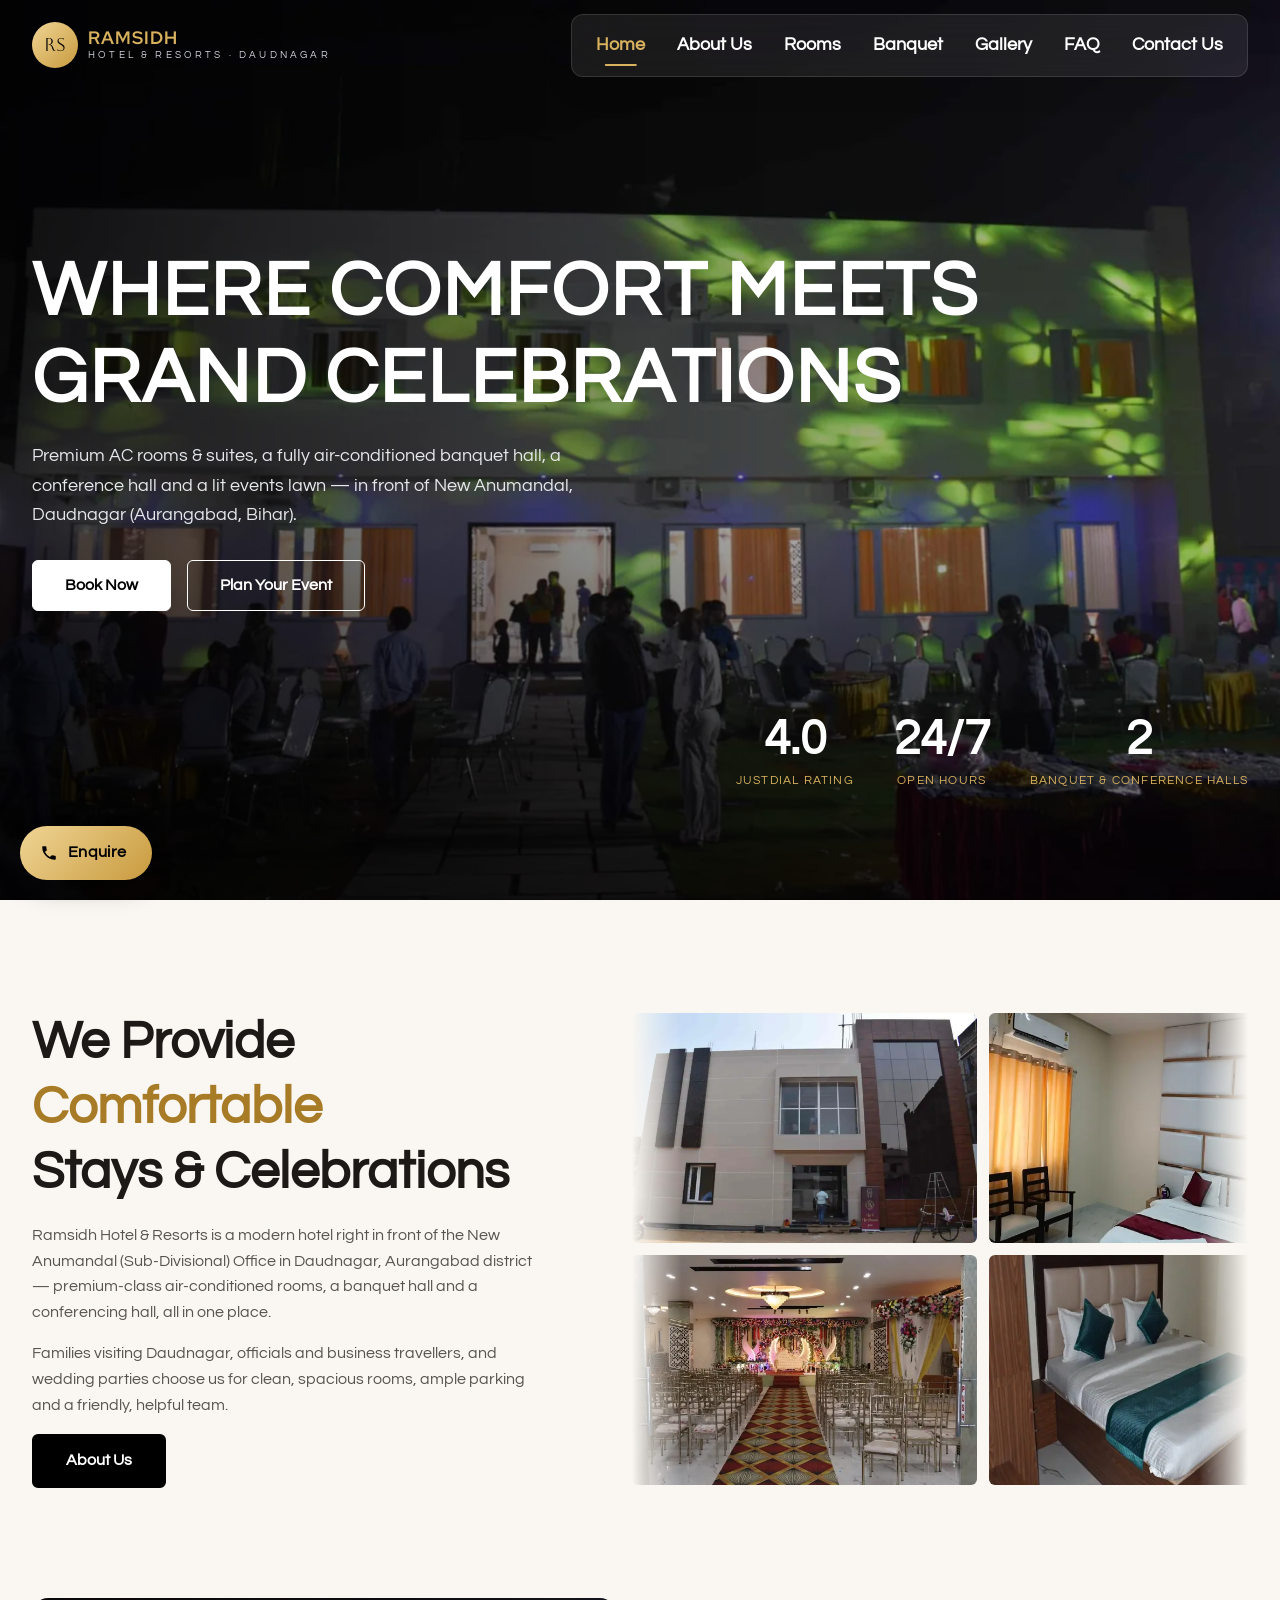
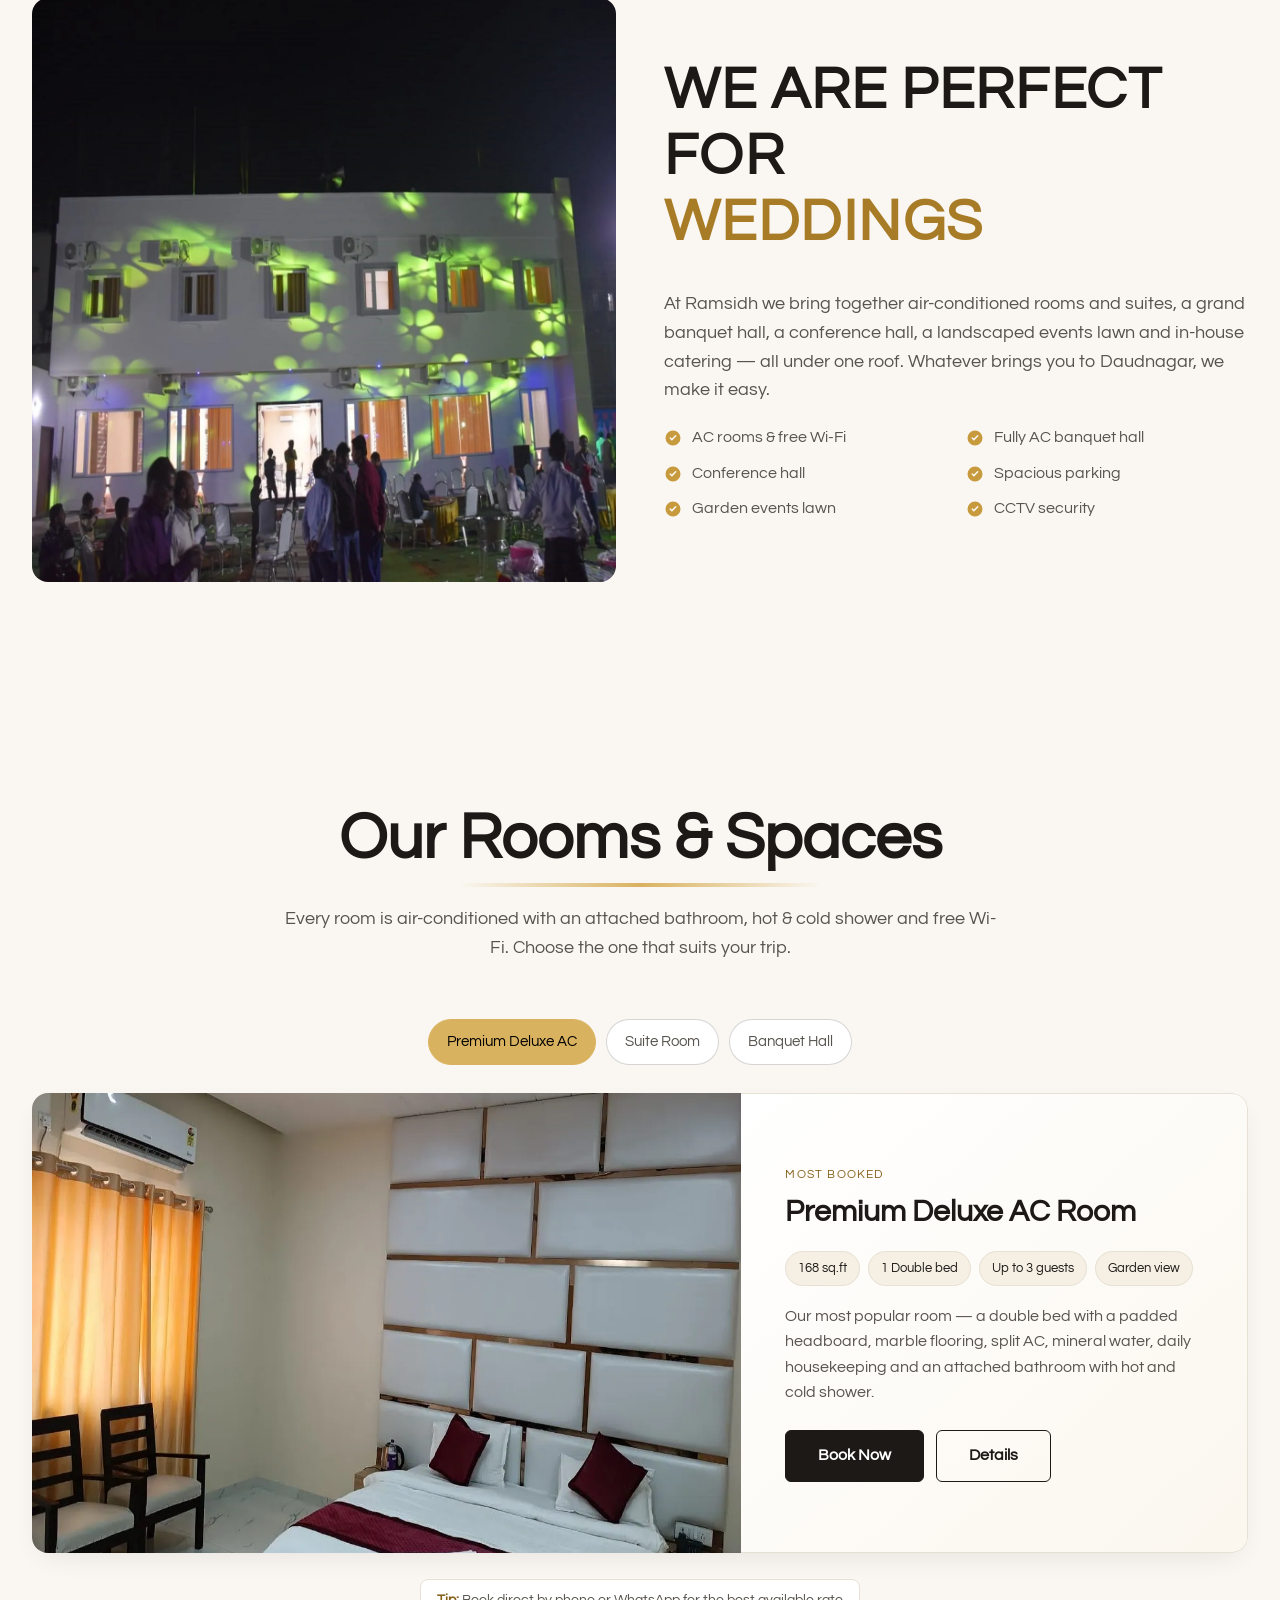
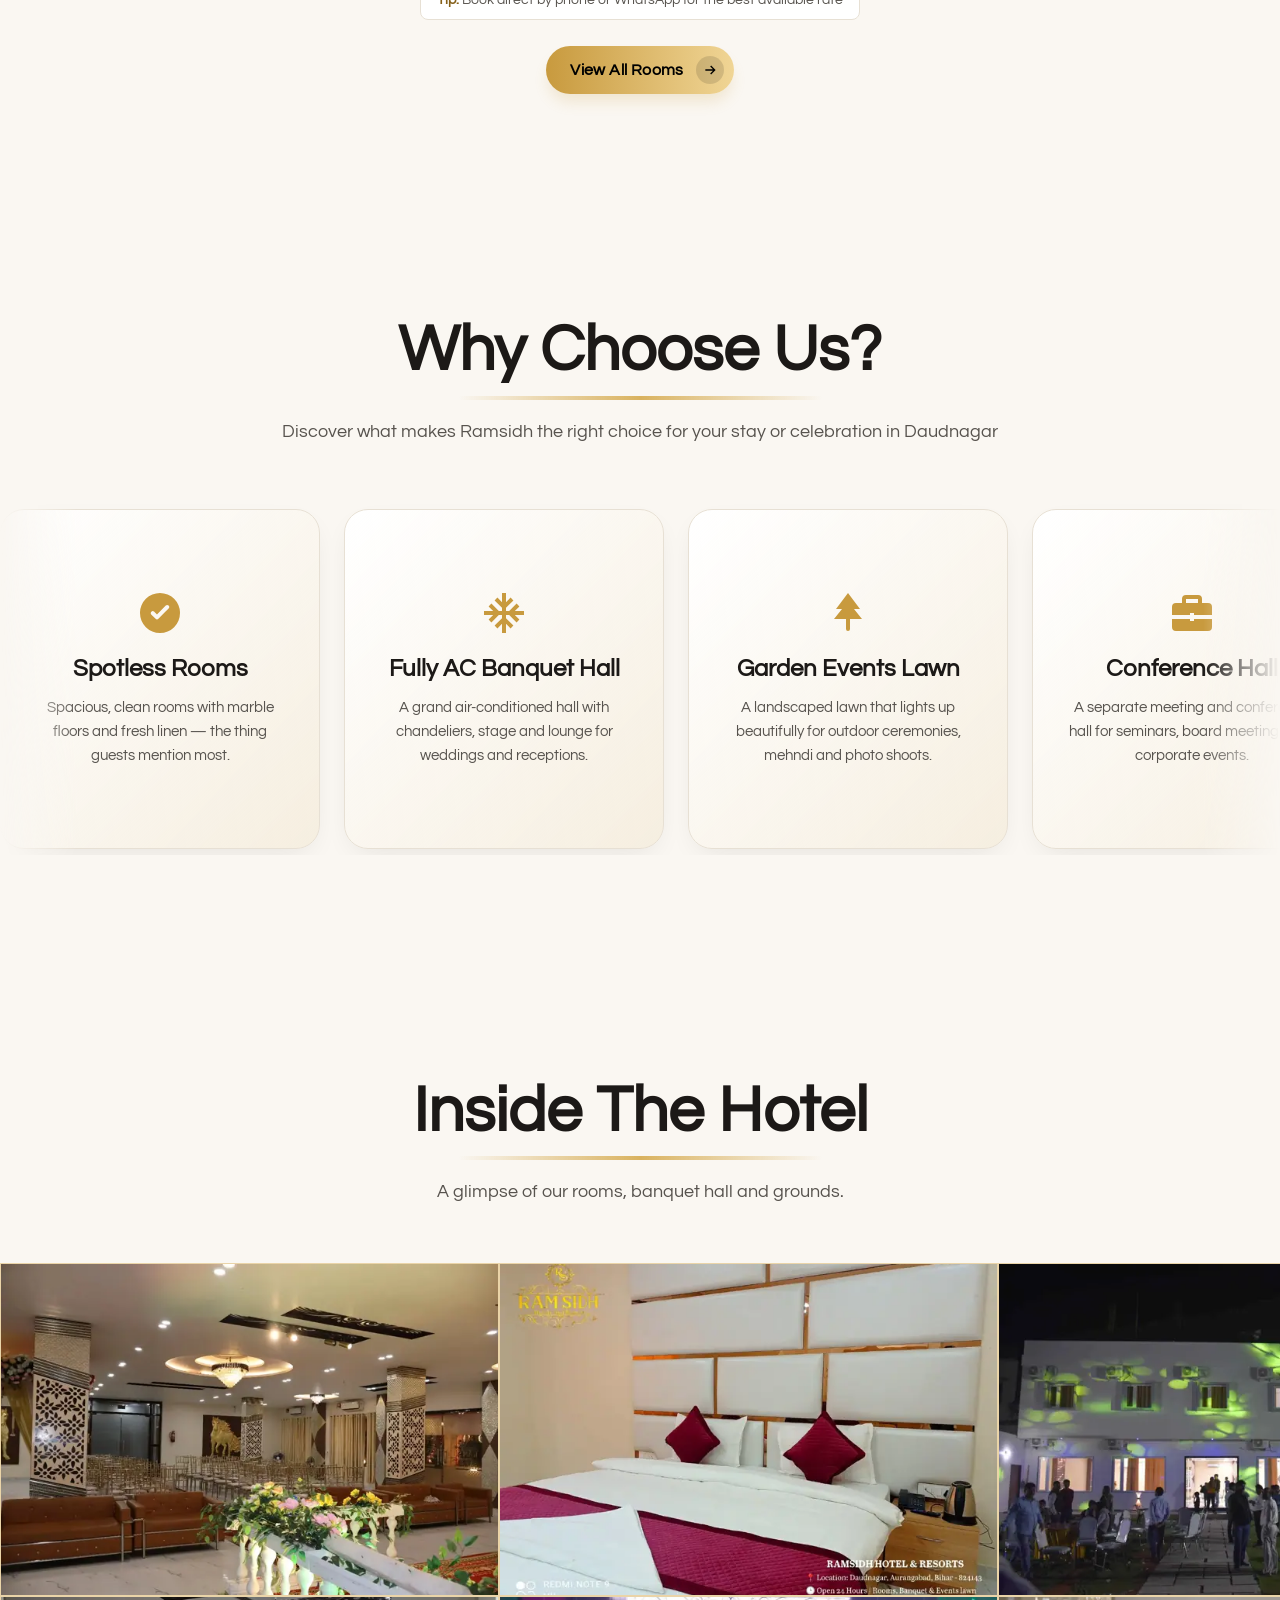
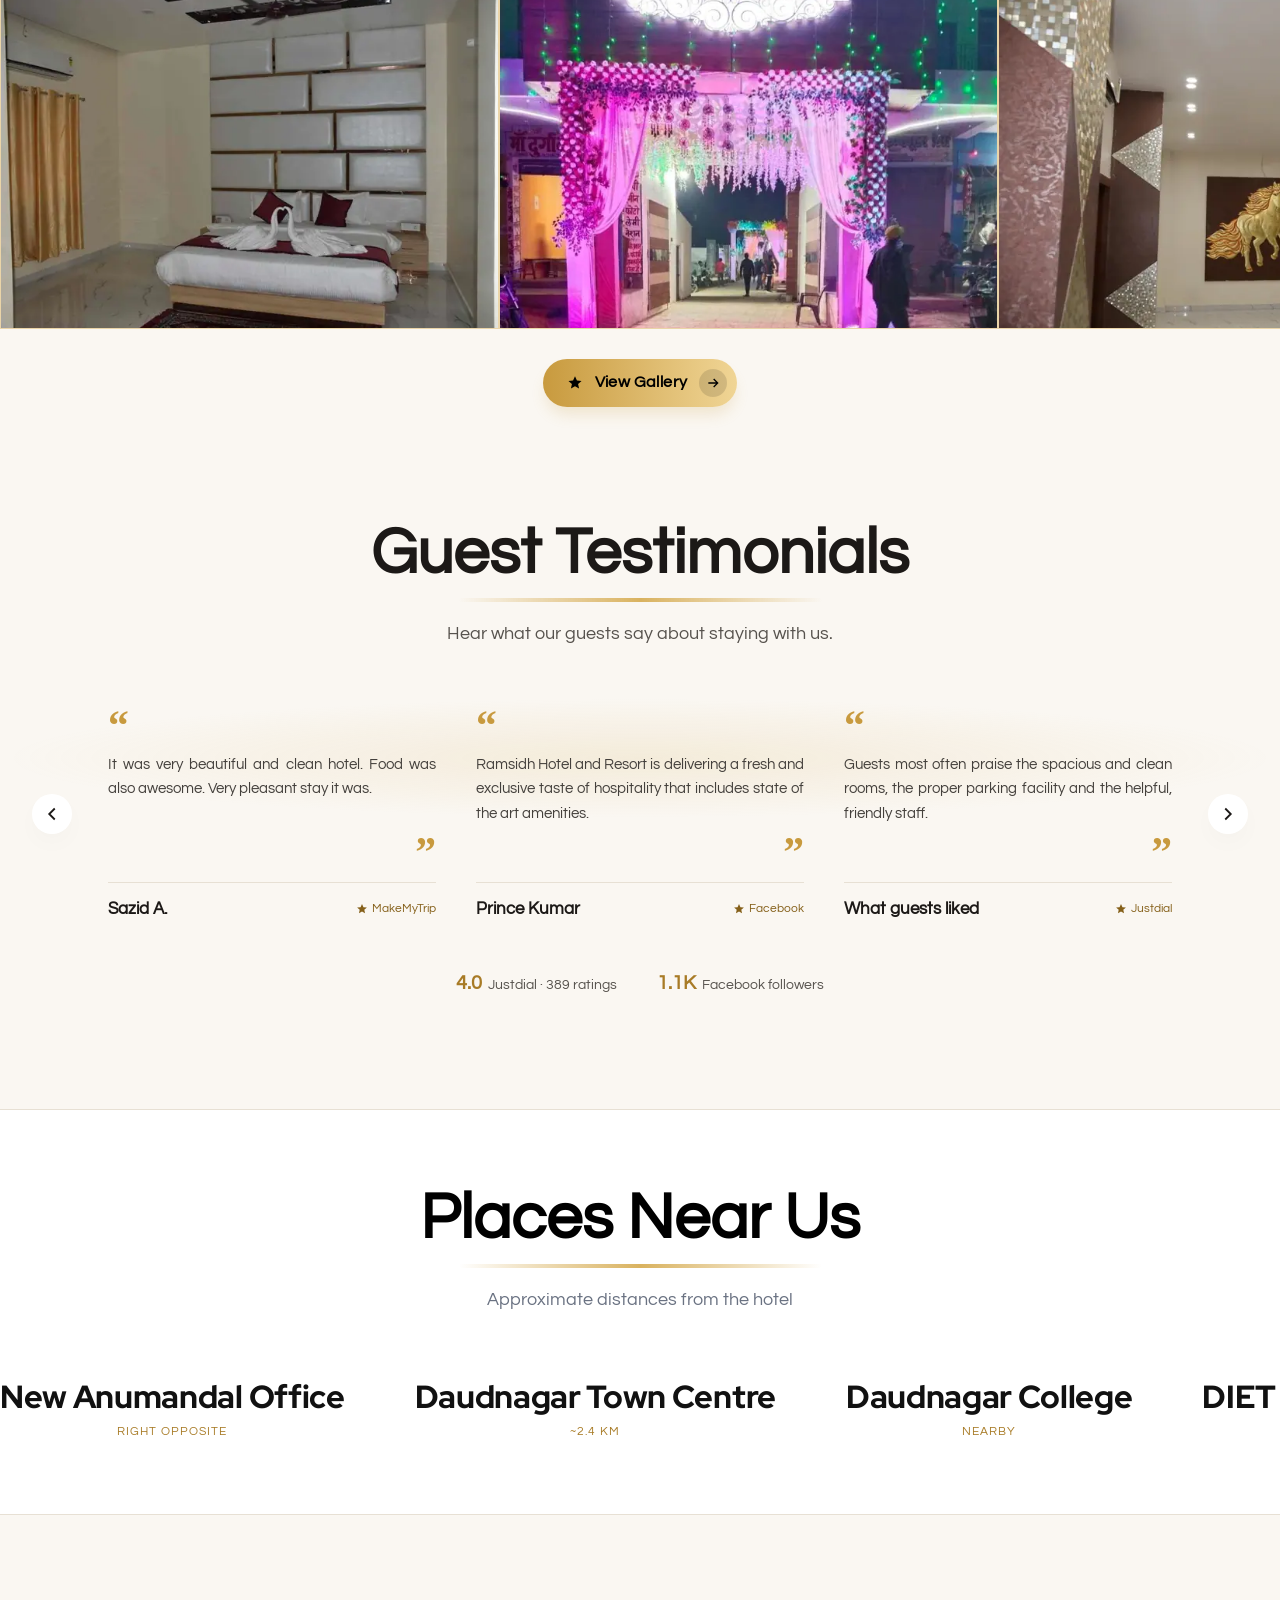
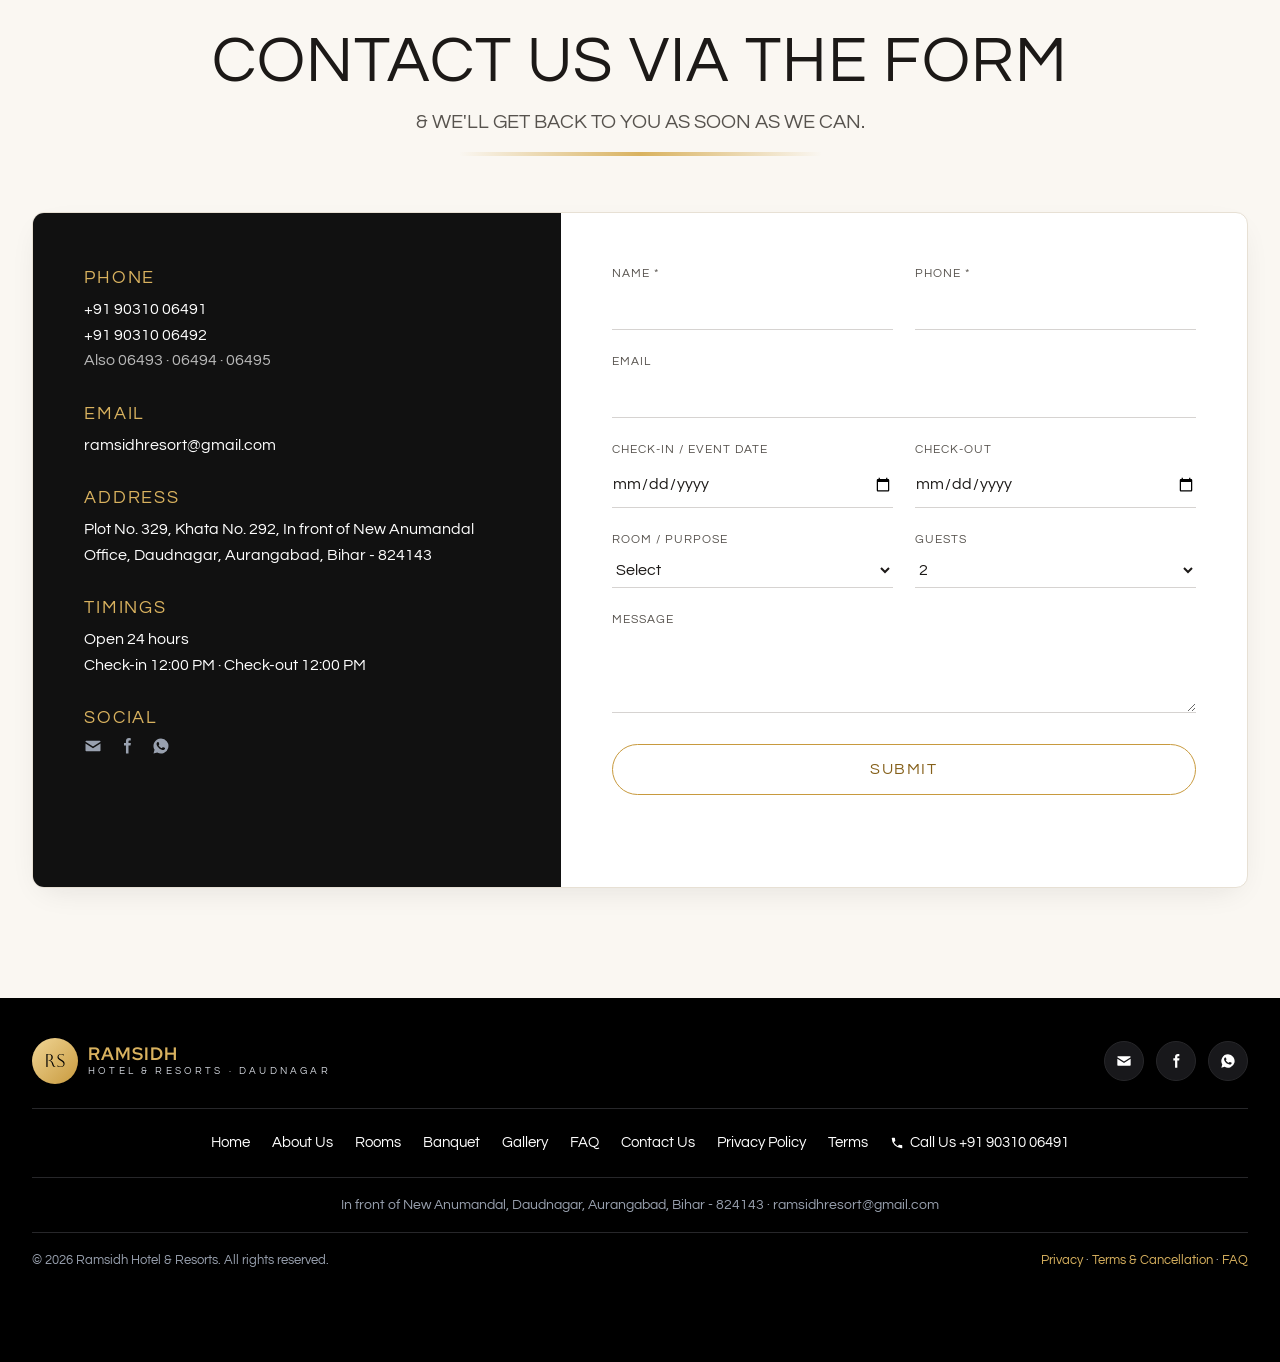
==== commit 5bcea1f2: "Remove Hindi text from site Drop Devanagari taglines and rotator words, replace the inline Hindi phr" ====
--- a/index.html
+++ b/index.html
@@ -47,7 +47,6 @@
   <div class="hero__content">
     <div class="animate__animated animate__slideInDown">
       <h1>Where Comfort Meets <br>Grand Celebrations</h1>
-      <p class="hero__hindi">जहाँ आराम, सुविधा और शान — सब कुछ एक साथ</p>
       <p class="hero__sub">Premium AC rooms &amp; suites, a fully air-conditioned banquet hall, a conference hall and a lit events lawn — in front of New Anumandal, Daudnagar (Aurangabad, Bihar).</p>
     </div>
     <div class="hero__actions animate__animated animate__fadeIn" style="animation-delay:.5s">
@@ -84,7 +83,7 @@
       <h2 class="rotator-title">We Are Perfect For
         <span class="rotator" aria-live="off"><span class="is-active">Weddings</span><span>Receptions</span><span>Family Stays</span><span>Business Trips</span><span>Birthday Parties</span><span>Conferences</span></span>
       </h2>
-      <p>At Ramsidh we bring together air-conditioned rooms and suites, a grand banquet hall, a conference hall, a landscaped events lawn and in-house catering — <span class="hindi">सभी आयोजन एक ही छत के नीचे</span>. Whatever brings you to Daudnagar, we make it easy.</p>
+      <p>At Ramsidh we bring together air-conditioned rooms and suites, a grand banquet hall, a conference hall, a landscaped events lawn and in-house catering — all under one roof. Whatever brings you to Daudnagar, we make it easy.</p>
       <ul class="check-list"><li><svg viewBox="0 0 24 24" aria-hidden="true"><path d="M12 2a10 10 0 1 1 0 20 10 10 0 0 1 0-20zm4.3 6.3a1 1 0 0 0-1.4 0L10.5 12.7 9 11.3a1 1 0 0 0-1.4 1.4l2.2 2.2a1 1 0 0 0 1.4 0l5.1-5.2a1 1 0 0 0 0-1.4z"/></svg>AC rooms &amp; free Wi-Fi</li><li><svg viewBox="0 0 24 24" aria-hidden="true"><path d="M12 2a10 10 0 1 1 0 20 10 10 0 0 1 0-20zm4.3 6.3a1 1 0 0 0-1.4 0L10.5 12.7 9 11.3a1 1 0 0 0-1.4 1.4l2.2 2.2a1 1 0 0 0 1.4 0l5.1-5.2a1 1 0 0 0 0-1.4z"/></svg>Fully AC banquet hall</li><li><svg viewBox="0 0 24 24" aria-hidden="true"><path d="M12 2a10 10 0 1 1 0 20 10 10 0 0 1 0-20zm4.3 6.3a1 1 0 0 0-1.4 0L10.5 12.7 9 11.3a1 1 0 0 0-1.4 1.4l2.2 2.2a1 1 0 0 0 1.4 0l5.1-5.2a1 1 0 0 0 0-1.4z"/></svg>Conference hall</li><li><svg viewBox="0 0 24 24" aria-hidden="true"><path d="M12 2a10 10 0 1 1 0 20 10 10 0 0 1 0-20zm4.3 6.3a1 1 0 0 0-1.4 0L10.5 12.7 9 11.3a1 1 0 0 0-1.4 1.4l2.2 2.2a1 1 0 0 0 1.4 0l5.1-5.2a1 1 0 0 0 0-1.4z"/></svg>Spacious parking</li><li><svg viewBox="0 0 24 24" aria-hidden="true"><path d="M12 2a10 10 0 1 1 0 20 10 10 0 0 1 0-20zm4.3 6.3a1 1 0 0 0-1.4 0L10.5 12.7 9 11.3a1 1 0 0 0-1.4 1.4l2.2 2.2a1 1 0 0 0 1.4 0l5.1-5.2a1 1 0 0 0 0-1.4z"/></svg>Garden events lawn</li><li><svg viewBox="0 0 24 24" aria-hidden="true"><path d="M12 2a10 10 0 1 1 0 20 10 10 0 0 1 0-20zm4.3 6.3a1 1 0 0 0-1.4 0L10.5 12.7 9 11.3a1 1 0 0 0-1.4 1.4l2.2 2.2a1 1 0 0 0 1.4 0l5.1-5.2a1 1 0 0 0 0-1.4z"/></svg>CCTV security</li></ul>
     </div>
   </div>
--- a/css/style.css
+++ b/css/style.css
@@ -5,7 +5,7 @@
    Black hero/nav/footer, light content sections (see bottom).
    ========================================================= */
 
-@import url("https://fonts.googleapis.com/css2?family=Aboreto&family=Questrial&family=Red+Hat+Display:wght@500;700;800&family=Tiro+Devanagari+Hindi&display=swap");
+@import url("https://fonts.googleapis.com/css2?family=Aboreto&family=Questrial&family=Red+Hat+Display:wght@500;700;800&display=swap");
 
 :root {
   --black: #000;
@@ -26,7 +26,6 @@
   --f-body: "Questrial", sans-serif;
   --f-display: "Aboreto", cursive;
   --f-redhat: "Red Hat Display", "Questrial", sans-serif;
-  --f-hindi: "Tiro Devanagari Hindi", serif;
 
   --ease: cubic-bezier(.4, 0, .2, 1);
   --ease-out: cubic-bezier(0, 0, .2, 1);
@@ -579,7 +578,6 @@
 /* =========================================================
    Ramsidh additions
    ========================================================= */
-.hindi { font-family: var(--f-hindi); }
 .hero h1 { font-size: clamp(2.25rem, 7vw, 4.75rem); line-height: 1.15; letter-spacing: 2px; }
 .page-hero h1 { font-size: clamp(2.25rem, 7vw, 4.75rem); line-height: 1.15; }
 .page-hero__sub { font-size: clamp(1.05rem, 2.2vw, 1.45rem); }
@@ -587,8 +585,6 @@
 .intro h2 { font-size: clamp(2.1rem, 4.6vw, 3.25rem); }
 .rotator-title { font-size: clamp(2.1rem, 4.5vw, 3.6rem); }
 .room-detail h2 { font-size: clamp(2rem, 4vw, 3.25rem); }
-.hero__hindi { font-family: var(--f-hindi); font-size: clamp(1.05rem, 2vw, 1.35rem); color: var(--amber-300); margin: 14px 0 0; }
-.page-hero__hindi { font-family: var(--f-hindi); font-size: clamp(1rem, 1.8vw, 1.2rem); color: #fff; margin: 10px 0 0; text-transform: none; }
 
 /* Logo mark: round gold monogram like the hotel's RS crest */
 .logo-mark { border-radius: 50%; font-family: var(--f-display); font-weight: 400; }
@@ -664,7 +660,6 @@
   .hero h1 { font-size: clamp(2rem, 9.5vw, 2.4rem); letter-spacing: 1px; line-height: 1.12; }
   .hero h1 br { display: none; }
   .logo-text small { letter-spacing: .14em; white-space: nowrap; }
-  .hero__hindi { font-size: 1rem; margin-top: 12px; }
   .hero__sub, .hero__stats { display: none; }
   .hero__actions { gap: 10px; margin-top: 22px; flex-wrap: nowrap; }
   .hero__actions a { flex: 1 1 0; padding: 12px 10px; font-size: .95rem; }
